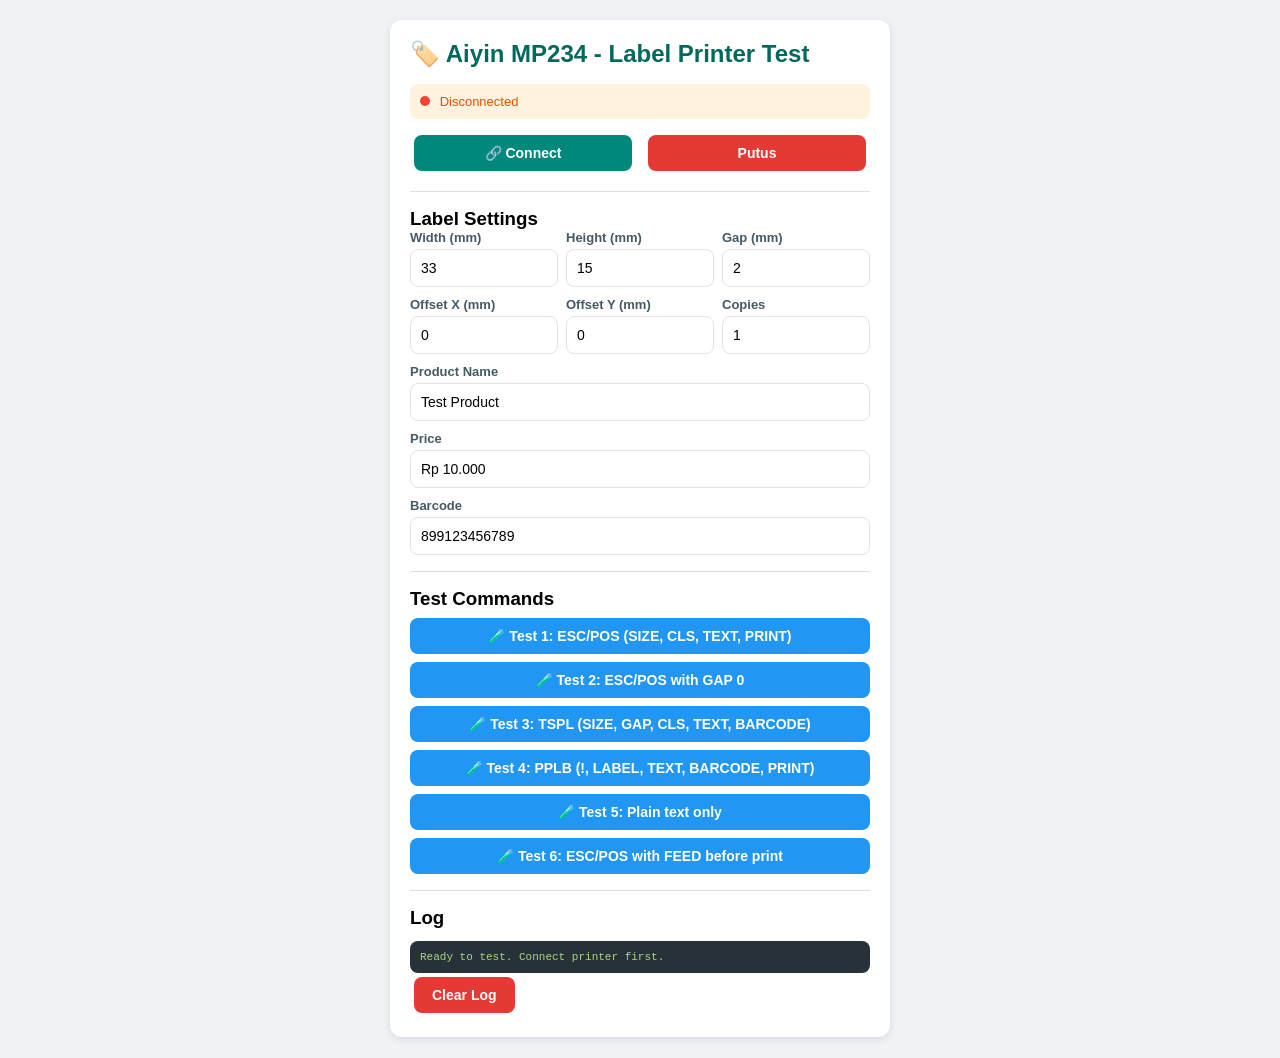
==== labelprinter-mp234.html @ 8d34c7d7 "Add files via upload" ====
<!DOCTYPE html>
<html lang="id">
<head>
  <meta charset="UTF-8">
  <meta name="viewport" content="width=device-width, initial-scale=1.0">
  <title>MP234 Label Printer Test</title>
  <style>
    * { box-sizing: border-box; margin: 0; padding: 0; font-family: 'Segoe UI', sans-serif; }
    body { background: #f0f2f5; padding: 20px; min-height: 100vh; }
    .container { max-width: 500px; margin: 0 auto; background: #fff; border-radius: 12px; padding: 20px; box-shadow: 0 2px 8px rgba(0,0,0,0.1); }
    h2 { color: #00695c; margin-bottom: 16px; }
    .status { padding: 10px; border-radius: 8px; margin-bottom: 12px; font-size: 13px; }
    .connected { background: #e8f5e9; color: #2e7d32; }
    .disconnected { background: #fff3e0; color: #e65100; }
    .form-group { margin-bottom: 10px; }
    label { display: block; font-size: 13px; font-weight: 600; color: #455a64; margin-bottom: 4px; }
    input, select { width: 100%; padding: 10px; border: 1.5px solid #e0e4e8; border-radius: 8px; font-size: 14px; }
    input:focus, select:focus { outline: none; border-color: #00897b; }
    .btn { padding: 10px 18px; border: none; border-radius: 8px; cursor: pointer; font-size: 14px; font-weight: 600; margin: 4px; color: white; }
    .btn-primary { background: #00897b; }
    .btn-warning { background: #ff9800; }
    .btn-danger { background: #e53935; }
    .btn-info { background: #2196f3; }
    .btn-block { width: 100%; display: block; margin: 8px 0; }
    .row { display: flex; gap: 8px; }
    .row > * { flex: 1; }
    .led { display: inline-block; width: 10px; height: 10px; border-radius: 50%; margin-right: 6px; }
    .led-green { background: #4caf50; }
    .led-red { background: #f44336; }
    hr { margin: 16px 0; border: none; border-top: 1px solid #e0e0e0; }
    .log { background: #263238; color: #aed581; padding: 10px; border-radius: 8px; font-family: monospace; font-size: 11px; max-height: 300px; overflow-y: auto; margin-top: 12px; white-space: pre-wrap; }
    .cmd-box { background: #f5f5f5; padding: 8px; border-radius: 4px; font-family: monospace; font-size: 11px; margin-top: 4px; word-break: break-all; }
  </style>
</head>
<body>
<div class="container">
  <h2>🏷️ Aiyin MP234 - Label Printer Test</h2>
  
  <div id="statusBox" class="status disconnected">
    <span id="statusLed" class="led led-red"></span>
    <span id="statusText">Disconnected</span>
  </div>
  
  <div class="row">
    <button class="btn btn-primary" onclick="connect()">🔗 Connect</button>
    <button class="btn btn-danger" onclick="disconnect()">Putus</button>
  </div>
  
  <hr>
  
  <h3>Label Settings</h3>
  
  <div class="row">
    <div class="form-group"><label>Width (mm)</label><input type="number" id="lblW" value="33" step="0.5"></div>
    <div class="form-group"><label>Height (mm)</label><input type="number" id="lblH" value="15" step="0.5"></div>
    <div class="form-group"><label>Gap (mm)</label><input type="number" id="lblGap" value="2" step="0.5"></div>
  </div>
  
  <div class="row">
    <div class="form-group"><label>Offset X (mm)</label><input type="number" id="lblOX" value="0" step="0.5"></div>
    <div class="form-group"><label>Offset Y (mm)</label><input type="number" id="lblOY" value="0" step="0.5"></div>
    <div class="form-group"><label>Copies</label><input type="number" id="lblCopies" value="1" min="1" max="20"></div>
  </div>
  
  <div class="form-group"><label>Product Name</label><input type="text" id="lblName" value="Test Product"></div>
  <div class="form-group"><label>Price</label><input type="text" id="lblPrice" value="Rp 10.000"></div>
  <div class="form-group"><label>Barcode</label><input type="text" id="lblBarcode" value="899123456789"></div>
  
  <hr>
  
  <h3>Test Commands</h3>
  
  <button class="btn btn-info btn-block" onclick="testPrint(1)">🧪 Test 1: ESC/POS (SIZE, CLS, TEXT, PRINT)</button>
  <button class="btn btn-info btn-block" onclick="testPrint(2)">🧪 Test 2: ESC/POS with GAP 0</button>
  <button class="btn btn-info btn-block" onclick="testPrint(3)">🧪 Test 3: TSPL (SIZE, GAP, CLS, TEXT, BARCODE)</button>
  <button class="btn btn-info btn-block" onclick="testPrint(4)">🧪 Test 4: PPLB (!, LABEL, TEXT, BARCODE, PRINT)</button>
  <button class="btn btn-info btn-block" onclick="testPrint(5)">🧪 Test 5: Plain text only</button>
  <button class="btn btn-info btn-block" onclick="testPrint(6)">🧪 Test 6: ESC/POS with FEED before print</button>
  
  <hr>
  
  <h3>Log</h3>
  <div class="log" id="logBox">Ready to test. Connect printer first.</div>
  <button class="btn btn-sm btn-danger" onclick="document.getElementById('logBox').innerHTML=''">Clear Log</button>
</div>

<script>
var device = null;
var characteristic = null;

function log(msg) {
  var box = document.getElementById('logBox');
  var time = new Date().toLocaleTimeString('id-ID');
  box.innerHTML += '[' + time + '] ' + msg + '\n';
  box.scrollTop = box.scrollHeight;
}

function mmToDots(mm) { return Math.round(mm * 8); }

async function connect() {
  try {
    log('Scanning for devices...');
    device = await navigator.bluetooth.requestDevice({
      acceptAllDevices: true,
      optionalServices: [
        '000018f0-0000-1000-8000-00805f9b34fb',
        '00001101-0000-1000-8000-00805f9b34fb',
        '49535343-fe7d-4ae5-8fa9-9fafd205e455',
        'e7810a71-73ae-499d-8c15-faa9aef0c3f2',
        '0000ff00-0000-1000-8000-00805f9b34fb'
      ]
    });
    log('Device: ' + device.name);
    
    var server = await device.gatt.connect();
    log('GATT connected');
    
    var services = await server.getPrimaryServices();
    log('Found ' + services.length + ' services');
    
    for (var i = 0; i < services.length; i++) {
      try {
        var chars = await services[i].getCharacteristics();
        for (var j = 0; j < chars.length; j++) {
          log('  Service: ' + services[i].uuid.substring(0,8) + ' Char: ' + chars[j].uuid.substring(0,8) + ' write=' + chars[j].properties.write + ' woResp=' + chars[j].properties.writeWithoutResponse);
          if (chars[j].properties.write || chars[j].properties.writeWithoutResponse) {
            characteristic = chars[j];
            log('  >>> USING THIS');
          }
        }
      } catch(e) {}
    }
    
    if (characteristic) {
      document.getElementById('statusBox').className = 'status connected';
      document.getElementById('statusLed').className = 'led led-green';
      document.getElementById('statusText').textContent = 'Connected to ' + device.name;
      log('SUCCESS: Printer ready!');
    } else {
      log('ERROR: No writable characteristic');
    }
  } catch(e) {
    log('ERROR: ' + e.message);
  }
}

function disconnect() {
  if (device && device.gatt.connected) {
    device.gatt.disconnect();
  }
  device = null;
  characteristic = null;
  document.getElementById('statusBox').className = 'status disconnected';
  document.getElementById('statusLed').className = 'led led-red';
  document.getElementById('statusText').textContent = 'Disconnected';
  log('Disconnected');
}

function sleep(ms) { return new Promise(function(r) { setTimeout(r, ms); }); }

async function testPrint(mode) {
  if (!device || !characteristic) {
    alert('Connect printer first!');
    return;
  }
  
  var w = mmToDots(parseFloat(document.getElementById('lblW').value) || 33);
  var h = mmToDots(parseFloat(document.getElementById('lblH').value) || 15);
  var gap = mmToDots(parseFloat(document.getElementById('lblGap').value) || 2);
  var ox = mmToDots(parseFloat(document.getElementById('lblOX').value) || 0);
  var oy = mmToDots(parseFloat(document.getElementById('lblOY').value) || 0);
  var copies = parseInt(document.getElementById('lblCopies').value) || 1;
  var name = document.getElementById('lblName').value.substring(0, 20);
  var price = document.getElementById('lblPrice').value;
  var barcode = document.getElementById('lblBarcode').value;
  
  var encoder = new TextEncoder();
  var cmd = '';
  var modeName = '';
  
  if (mode === 1) {
    modeName = 'ESC/POS Basic';
    cmd += '\x1B\x40\r\n';
    cmd += 'SIZE ' + w + ',' + h + '\r\n';
    cmd += 'CLS\r\n';
    cmd += 'TEXT 10,10,"3",0,1,1,"' + name + '"\r\n';
    cmd += 'TEXT 10,50,"3",0,1,1,"' + price + '"\r\n';
    cmd += 'TEXT 10,80,"2",0,1,1,"' + barcode + '"\r\n';
    cmd += 'PRINT 1\r\n';
  } else if (mode === 2) {
    modeName = 'ESC/POS with GAP 0';
    cmd += '\x1B\x40\r\n';
    cmd += 'SIZE ' + w + ',' + h + '\r\n';
    cmd += 'GAP 0,0\r\n';
    cmd += 'CLS\r\n';
    cmd += 'TEXT 10,10,"3",0,1,1,"' + name + '"\r\n';
    cmd += 'TEXT 10,50,"3",0,1,1,"' + price + '"\r\n';
    cmd += 'BARCODE 10,70,"128",40,1,0,1,1,"' + barcode + '"\r\n';
    cmd += 'PRINT 1\r\n';
  } else if (mode === 3) {
    modeName = 'TSPL Format';
    cmd += 'SIZE ' + w + ' mm,' + h + ' mm\r\n';
    cmd += 'GAP 0 mm,0\r\n';
    cmd += 'DIRECTION 1\r\n';
    cmd += 'CLS\r\n';
    cmd += 'TEXT 10,10,"1",0,1,1,"' + name + '"\r\n';
    cmd += 'TEXT 10,40,"1",0,2,2,"' + price + '"\r\n';
    cmd += 'BARCODE 10,70,"128",50,1,0,2,2,"' + barcode + '"\r\n';
    cmd += 'PRINT 1\r\n';
  } else if (mode === 4) {
    modeName = 'PPLB Format';
    cmd += '! 0 200 200 120 1\r\n';
    cmd += 'LABEL\r\n';
    cmd += 'CONTRAST 2\r\n';
    cmd += 'SPEED 3\r\n';
    cmd += 'TEXT 10 10 0 3 1 ' + name + '\r\n';
    cmd += 'TEXT 10 50 0 4 2 ' + price + '\r\n';
    cmd += 'BARCODE 10 80 0 128 2 1 ' + barcode + '\r\n';
    cmd += 'END\r\n';
    cmd += 'FORM\r\n';
    cmd += 'PRINT\r\n';
  } else if (mode === 5) {
    modeName = 'Plain Text';
    cmd = name + '\n' + price + '\n' + barcode + '\n\n\n\n';
  } else if (mode === 6) {
    modeName = 'ESC/POS with FEED';
    cmd += '\x1B\x40\r\n';
    cmd += 'SIZE ' + w + ',' + h + '\r\n';
    cmd += 'CLS\r\n';
    cmd += 'TEXT 10,10,"3",0,1,1,"' + name + '"\r\n';
    cmd += 'TEXT 10,50,"3",0,1,1,"' + price + '"\r\n';
    cmd += 'TEXT 10,80,"2",0,1,1,"' + barcode + '"\r\n';
    cmd += 'PRINT 1\r\n';
    cmd += 'FEED 0\r\n';
  }
  
  log('--- ' + modeName + ' ---');
  log('Width: ' + w + ' Height: ' + h + ' Gap: ' + gap + ' Copies: ' + copies);
  log('Command: ' + cmd.replace(/\r\n/g, '\\n').substring(0, 100) + '...');
  
  try {
    for (var copy = 0; copy < copies; copy++) {
      var data = encoder.encode(cmd);
      log('Sending copy ' + (copy+1) + '/' + copies + ' (' + data.byteLength + ' bytes)');
      
      for (var i = 0; i < data.byteLength; i += 20) {
        var chunk = data.slice(i, Math.min(i + 20, data.byteLength));
        try {
          await characteristic.writeValueWithoutResponse(chunk);
        } catch(e) {
          await characteristic.writeValue(chunk);
        }
        await sleep(80);
      }
      
      if (copy < copies - 1) {
        await sleep(1000);
      }
    }
    log('DONE!');
  } catch(e) {
    log('ERROR: ' + e.message);
  }
}
</script>
</body>
</html>
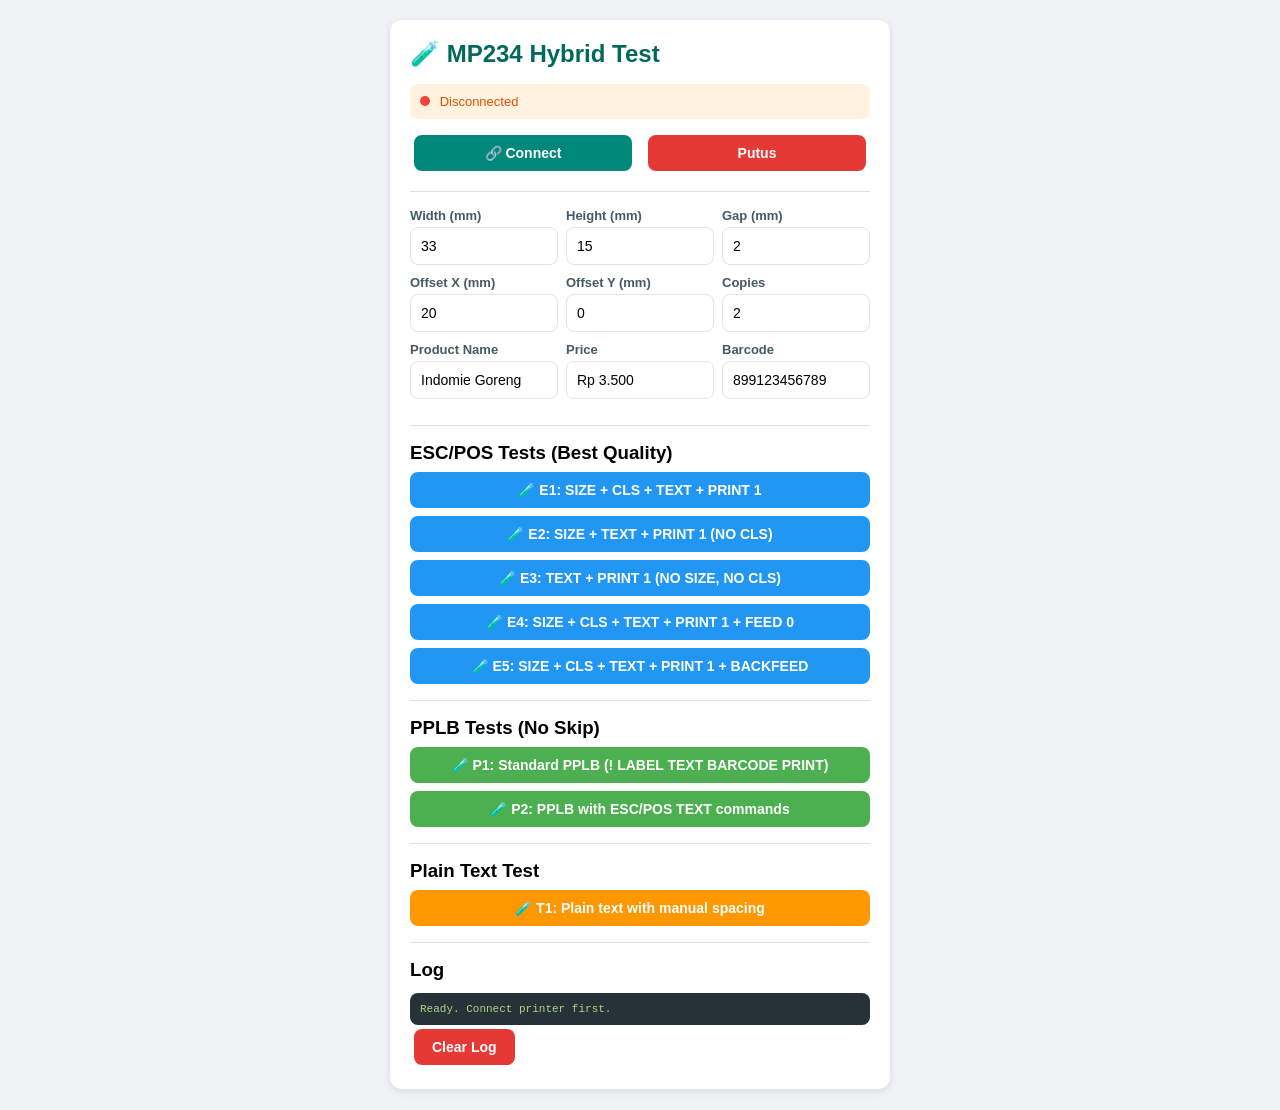
==== commit 6783c3f2: "Add files via upload" ====
--- a/labelprinter-mp234.html
+++ b/labelprinter-mp234.html
@@ -3,7 +3,7 @@
 <head>
   <meta charset="UTF-8">
   <meta name="viewport" content="width=device-width, initial-scale=1.0">
-  <title>MP234 Label Printer Test</title>
+  <title>MP234 Hybrid Test</title>
   <style>
     * { box-sizing: border-box; margin: 0; padding: 0; font-family: 'Segoe UI', sans-serif; }
     body { background: #f0f2f5; padding: 20px; min-height: 100vh; }
@@ -15,12 +15,12 @@
     .form-group { margin-bottom: 10px; }
     label { display: block; font-size: 13px; font-weight: 600; color: #455a64; margin-bottom: 4px; }
     input, select { width: 100%; padding: 10px; border: 1.5px solid #e0e4e8; border-radius: 8px; font-size: 14px; }
-    input:focus, select:focus { outline: none; border-color: #00897b; }
     .btn { padding: 10px 18px; border: none; border-radius: 8px; cursor: pointer; font-size: 14px; font-weight: 600; margin: 4px; color: white; }
     .btn-primary { background: #00897b; }
-    .btn-warning { background: #ff9800; }
     .btn-danger { background: #e53935; }
     .btn-info { background: #2196f3; }
+    .btn-success { background: #4caf50; }
+    .btn-warning { background: #ff9800; }
     .btn-block { width: 100%; display: block; margin: 8px 0; }
     .row { display: flex; gap: 8px; }
     .row > * { flex: 1; }
@@ -29,12 +29,11 @@
     .led-red { background: #f44336; }
     hr { margin: 16px 0; border: none; border-top: 1px solid #e0e0e0; }
     .log { background: #263238; color: #aed581; padding: 10px; border-radius: 8px; font-family: monospace; font-size: 11px; max-height: 300px; overflow-y: auto; margin-top: 12px; white-space: pre-wrap; }
-    .cmd-box { background: #f5f5f5; padding: 8px; border-radius: 4px; font-family: monospace; font-size: 11px; margin-top: 4px; word-break: break-all; }
   </style>
 </head>
 <body>
 <div class="container">
-  <h2>🏷️ Aiyin MP234 - Label Printer Test</h2>
+  <h2>🧪 MP234 Hybrid Test</h2>
   
   <div id="statusBox" class="status disconnected">
     <span id="statusLed" class="led led-red"></span>
@@ -47,8 +46,6 @@
   </div>
   
   <hr>
-  
-  <h3>Label Settings</h3>
   
   <div class="row">
     <div class="form-group"><label>Width (mm)</label><input type="number" id="lblW" value="33" step="0.5"></div>
@@ -57,30 +54,44 @@
   </div>
   
   <div class="row">
-    <div class="form-group"><label>Offset X (mm)</label><input type="number" id="lblOX" value="0" step="0.5"></div>
+    <div class="form-group"><label>Offset X (mm)</label><input type="number" id="lblOX" value="20" step="0.5"></div>
     <div class="form-group"><label>Offset Y (mm)</label><input type="number" id="lblOY" value="0" step="0.5"></div>
-    <div class="form-group"><label>Copies</label><input type="number" id="lblCopies" value="1" min="1" max="20"></div>
-  </div>
-  
-  <div class="form-group"><label>Product Name</label><input type="text" id="lblName" value="Test Product"></div>
-  <div class="form-group"><label>Price</label><input type="text" id="lblPrice" value="Rp 10.000"></div>
-  <div class="form-group"><label>Barcode</label><input type="text" id="lblBarcode" value="899123456789"></div>
-  
-  <hr>
-  
-  <h3>Test Commands</h3>
-  
-  <button class="btn btn-info btn-block" onclick="testPrint(1)">🧪 Test 1: ESC/POS (SIZE, CLS, TEXT, PRINT)</button>
-  <button class="btn btn-info btn-block" onclick="testPrint(2)">🧪 Test 2: ESC/POS with GAP 0</button>
-  <button class="btn btn-info btn-block" onclick="testPrint(3)">🧪 Test 3: TSPL (SIZE, GAP, CLS, TEXT, BARCODE)</button>
-  <button class="btn btn-info btn-block" onclick="testPrint(4)">🧪 Test 4: PPLB (!, LABEL, TEXT, BARCODE, PRINT)</button>
-  <button class="btn btn-info btn-block" onclick="testPrint(5)">🧪 Test 5: Plain text only</button>
-  <button class="btn btn-info btn-block" onclick="testPrint(6)">🧪 Test 6: ESC/POS with FEED before print</button>
+    <div class="form-group"><label>Copies</label><input type="number" id="lblCopies" value="2" min="1" max="10"></div>
+  </div>
+  
+  <div class="row">
+    <div class="form-group"><label>Product Name</label><input type="text" id="lblName" value="Indomie Goreng"></div>
+    <div class="form-group"><label>Price</label><input type="text" id="lblPrice" value="Rp 3.500"></div>
+    <div class="form-group"><label>Barcode</label><input type="text" id="lblBarcode" value="899123456789"></div>
+  </div>
+  
+  <hr>
+  
+  <h3>ESC/POS Tests (Best Quality)</h3>
+  
+  <button class="btn btn-info btn-block" onclick="testEscPos(1)">🧪 E1: SIZE + CLS + TEXT + PRINT 1</button>
+  <button class="btn btn-info btn-block" onclick="testEscPos(2)">🧪 E2: SIZE + TEXT + PRINT 1 (NO CLS)</button>
+  <button class="btn btn-info btn-block" onclick="testEscPos(3)">🧪 E3: TEXT + PRINT 1 (NO SIZE, NO CLS)</button>
+  <button class="btn btn-info btn-block" onclick="testEscPos(4)">🧪 E4: SIZE + CLS + TEXT + PRINT 1 + FEED 0</button>
+  <button class="btn btn-info btn-block" onclick="testEscPos(5)">🧪 E5: SIZE + CLS + TEXT + PRINT 1 + BACKFEED</button>
+  
+  <hr>
+  
+  <h3>PPLB Tests (No Skip)</h3>
+  
+  <button class="btn btn-success btn-block" onclick="testPplb(1)">🧪 P1: Standard PPLB (! LABEL TEXT BARCODE PRINT)</button>
+  <button class="btn btn-success btn-block" onclick="testPplb(2)">🧪 P2: PPLB with ESC/POS TEXT commands</button>
+  
+  <hr>
+  
+  <h3>Plain Text Test</h3>
+  
+  <button class="btn btn-warning btn-block" onclick="testPlain()">🧪 T1: Plain text with manual spacing</button>
   
   <hr>
   
   <h3>Log</h3>
-  <div class="log" id="logBox">Ready to test. Connect printer first.</div>
+  <div class="log" id="logBox">Ready. Connect printer first.</div>
   <button class="btn btn-sm btn-danger" onclick="document.getElementById('logBox').innerHTML=''">Clear Log</button>
 </div>
 
@@ -99,7 +110,7 @@
 
 async function connect() {
   try {
-    log('Scanning for devices...');
+    log('Scanning...');
     device = await navigator.bluetooth.requestDevice({
       acceptAllDevices: true,
       optionalServices: [
@@ -116,16 +127,15 @@
     log('GATT connected');
     
     var services = await server.getPrimaryServices();
-    log('Found ' + services.length + ' services');
+    log('Services: ' + services.length);
     
     for (var i = 0; i < services.length; i++) {
       try {
         var chars = await services[i].getCharacteristics();
         for (var j = 0; j < chars.length; j++) {
-          log('  Service: ' + services[i].uuid.substring(0,8) + ' Char: ' + chars[j].uuid.substring(0,8) + ' write=' + chars[j].properties.write + ' woResp=' + chars[j].properties.writeWithoutResponse);
           if (chars[j].properties.write || chars[j].properties.writeWithoutResponse) {
             characteristic = chars[j];
-            log('  >>> USING THIS');
+            log('  Using char: ' + chars[j].uuid.substring(0,8));
           }
         }
       } catch(e) {}
@@ -134,10 +144,8 @@
     if (characteristic) {
       document.getElementById('statusBox').className = 'status connected';
       document.getElementById('statusLed').className = 'led led-green';
-      document.getElementById('statusText').textContent = 'Connected to ' + device.name;
-      log('SUCCESS: Printer ready!');
-    } else {
-      log('ERROR: No writable characteristic');
+      document.getElementById('statusText').textContent = 'Connected: ' + device.name;
+      log('READY!');
     }
   } catch(e) {
     log('ERROR: ' + e.message);
@@ -145,11 +153,8 @@
 }
 
 function disconnect() {
-  if (device && device.gatt.connected) {
-    device.gatt.disconnect();
-  }
-  device = null;
-  characteristic = null;
+  if (device && device.gatt.connected) device.gatt.disconnect();
+  device = null; characteristic = null;
   document.getElementById('statusBox').className = 'status disconnected';
   document.getElementById('statusLed').className = 'led led-red';
   document.getElementById('statusText').textContent = 'Disconnected';
@@ -158,109 +163,177 @@
 
 function sleep(ms) { return new Promise(function(r) { setTimeout(r, ms); }); }
 
-async function testPrint(mode) {
-  if (!device || !characteristic) {
-    alert('Connect printer first!');
-    return;
-  }
+function padRight(text, len) {
+  if (text.length > len) return text.substring(0, len);
+  return text + ' '.repeat(len - text.length);
+}
+
+async function testEscPos(mode) {
+  if (!device || !characteristic) { alert('Connect first!'); return; }
   
   var w = mmToDots(parseFloat(document.getElementById('lblW').value) || 33);
   var h = mmToDots(parseFloat(document.getElementById('lblH').value) || 15);
   var gap = mmToDots(parseFloat(document.getElementById('lblGap').value) || 2);
   var ox = mmToDots(parseFloat(document.getElementById('lblOX').value) || 0);
   var oy = mmToDots(parseFloat(document.getElementById('lblOY').value) || 0);
-  var copies = parseInt(document.getElementById('lblCopies').value) || 1;
-  var name = document.getElementById('lblName').value.substring(0, 20);
+  var copies = parseInt(document.getElementById('lblCopies').value) || 2;
+  var name = document.getElementById('lblName').value;
   var price = document.getElementById('lblPrice').value;
   var barcode = document.getElementById('lblBarcode').value;
   
+  var totalW = (w * 2) + gap;
   var encoder = new TextEncoder();
-  var cmd = '';
   var modeName = '';
   
-  if (mode === 1) {
-    modeName = 'ESC/POS Basic';
-    cmd += '\x1B\x40\r\n';
-    cmd += 'SIZE ' + w + ',' + h + '\r\n';
-    cmd += 'CLS\r\n';
-    cmd += 'TEXT 10,10,"3",0,1,1,"' + name + '"\r\n';
-    cmd += 'TEXT 10,50,"3",0,1,1,"' + price + '"\r\n';
-    cmd += 'TEXT 10,80,"2",0,1,1,"' + barcode + '"\r\n';
+  for (var copy = 0; copy < copies; copy++) {
+    var cmd = '\x1B\x40\r\n';
+    
+    if (mode === 1) {
+      modeName = 'E1: SIZE+CLS+TEXT+PRINT';
+      cmd += 'SIZE ' + totalW + ',' + h + '\r\n';
+      cmd += 'CLS\r\n';
+    } else if (mode === 2) {
+      modeName = 'E2: SIZE+TEXT+PRINT (NO CLS)';
+      cmd += 'SIZE ' + totalW + ',' + h + '\r\n';
+    } else if (mode === 3) {
+      modeName = 'E3: TEXT+PRINT (NO SIZE/CLS)';
+    } else if (mode === 4) {
+      modeName = 'E4: SIZE+CLS+TEXT+PRINT+FEED 0';
+      cmd += 'SIZE ' + totalW + ',' + h + '\r\n';
+      cmd += 'CLS\r\n';
+    } else if (mode === 5) {
+      modeName = 'E5: SIZE+CLS+TEXT+PRINT+BACKFEED';
+      cmd += 'SIZE ' + totalW + ',' + h + '\r\n';
+      cmd += 'CLS\r\n';
+    }
+    
+    // Column 1
+    cmd += 'TEXT ' + (5 + ox) + ',5,"3",0,1,1,"' + name + '"\r\n';
+    cmd += 'TEXT ' + (5 + ox) + ',43,"3",0,1,1,"' + price + '"\r\n';
+    cmd += 'BARCODE ' + (5 + ox) + ',55,"128",35,1,0,1,1,"' + barcode + '"\r\n';
+    
+    // Column 2
+    var x2 = w + gap + 5 + ox;
+    cmd += 'TEXT ' + x2 + ',5,"3",0,1,1,"' + name + '"\r\n';
+    cmd += 'TEXT ' + x2 + ',43,"3",0,1,1,"' + price + '"\r\n';
+    cmd += 'BARCODE ' + x2 + ',55,"128",35,1,0,1,1,"' + barcode + '"\r\n';
+    
     cmd += 'PRINT 1\r\n';
-  } else if (mode === 2) {
-    modeName = 'ESC/POS with GAP 0';
-    cmd += '\x1B\x40\r\n';
-    cmd += 'SIZE ' + w + ',' + h + '\r\n';
-    cmd += 'GAP 0,0\r\n';
-    cmd += 'CLS\r\n';
-    cmd += 'TEXT 10,10,"3",0,1,1,"' + name + '"\r\n';
-    cmd += 'TEXT 10,50,"3",0,1,1,"' + price + '"\r\n';
-    cmd += 'BARCODE 10,70,"128",40,1,0,1,1,"' + barcode + '"\r\n';
-    cmd += 'PRINT 1\r\n';
-  } else if (mode === 3) {
-    modeName = 'TSPL Format';
-    cmd += 'SIZE ' + w + ' mm,' + h + ' mm\r\n';
-    cmd += 'GAP 0 mm,0\r\n';
-    cmd += 'DIRECTION 1\r\n';
-    cmd += 'CLS\r\n';
-    cmd += 'TEXT 10,10,"1",0,1,1,"' + name + '"\r\n';
-    cmd += 'TEXT 10,40,"1",0,2,2,"' + price + '"\r\n';
-    cmd += 'BARCODE 10,70,"128",50,1,0,2,2,"' + barcode + '"\r\n';
-    cmd += 'PRINT 1\r\n';
-  } else if (mode === 4) {
-    modeName = 'PPLB Format';
-    cmd += '! 0 200 200 120 1\r\n';
-    cmd += 'LABEL\r\n';
-    cmd += 'CONTRAST 2\r\n';
-    cmd += 'SPEED 3\r\n';
-    cmd += 'TEXT 10 10 0 3 1 ' + name + '\r\n';
-    cmd += 'TEXT 10 50 0 4 2 ' + price + '\r\n';
-    cmd += 'BARCODE 10 80 0 128 2 1 ' + barcode + '\r\n';
-    cmd += 'END\r\n';
-    cmd += 'FORM\r\n';
-    cmd += 'PRINT\r\n';
-  } else if (mode === 5) {
-    modeName = 'Plain Text';
-    cmd = name + '\n' + price + '\n' + barcode + '\n\n\n\n';
-  } else if (mode === 6) {
-    modeName = 'ESC/POS with FEED';
-    cmd += '\x1B\x40\r\n';
-    cmd += 'SIZE ' + w + ',' + h + '\r\n';
-    cmd += 'CLS\r\n';
-    cmd += 'TEXT 10,10,"3",0,1,1,"' + name + '"\r\n';
-    cmd += 'TEXT 10,50,"3",0,1,1,"' + price + '"\r\n';
-    cmd += 'TEXT 10,80,"2",0,1,1,"' + barcode + '"\r\n';
-    cmd += 'PRINT 1\r\n';
-    cmd += 'FEED 0\r\n';
+    
+    if (mode === 4) cmd += 'FEED 0\r\n';
+    if (mode === 5) cmd += 'BACKFEED\r\n';
+    
+    log(modeName + ' | Copy ' + (copy+1) + '/' + copies + ' | ' + cmd.length + ' chars');
+    
+    var data = encoder.encode(cmd);
+    for (var i = 0; i < data.byteLength; i += 20) {
+      var chunk = data.slice(i, Math.min(i + 20, data.byteLength));
+      try { await characteristic.writeValueWithoutResponse(chunk); }
+      catch(e) { await characteristic.writeValue(chunk); }
+      await sleep(80);
+    }
+    
+    if (copy < copies - 1) await sleep(500);
   }
-  
-  log('--- ' + modeName + ' ---');
-  log('Width: ' + w + ' Height: ' + h + ' Gap: ' + gap + ' Copies: ' + copies);
-  log('Command: ' + cmd.replace(/\r\n/g, '\\n').substring(0, 100) + '...');
-  
-  try {
-    for (var copy = 0; copy < copies; copy++) {
-      var data = encoder.encode(cmd);
-      log('Sending copy ' + (copy+1) + '/' + copies + ' (' + data.byteLength + ' bytes)');
-      
-      for (var i = 0; i < data.byteLength; i += 20) {
-        var chunk = data.slice(i, Math.min(i + 20, data.byteLength));
-        try {
-          await characteristic.writeValueWithoutResponse(chunk);
-        } catch(e) {
-          await characteristic.writeValue(chunk);
-        }
-        await sleep(80);
-      }
-      
-      if (copy < copies - 1) {
-        await sleep(1000);
-      }
-    }
-    log('DONE!');
-  } catch(e) {
-    log('ERROR: ' + e.message);
+  log('DONE: ' + modeName);
+}
+
+async function testPplb(mode) {
+  if (!device || !characteristic) { alert('Connect first!'); return; }
+  
+  var w = mmToDots(parseFloat(document.getElementById('lblW').value) || 33);
+  var h = mmToDots(parseFloat(document.getElementById('lblH').value) || 15);
+  var gap = mmToDots(parseFloat(document.getElementById('lblGap').value) || 2);
+  var ox = mmToDots(parseFloat(document.getElementById('lblOX').value) || 0);
+  var oy = mmToDots(parseFloat(document.getElementById('lblOY').value) || 0);
+  var copies = parseInt(document.getElementById('lblCopies').value) || 2;
+  var name = document.getElementById('lblName').value;
+  var price = document.getElementById('lblPrice').value;
+  var barcode = document.getElementById('lblBarcode').value;
+  
+  var encoder = new TextEncoder();
+  var modeName = mode === 1 ? 'P1: Standard PPLB' : 'P2: PPLB+ESC/POS';
+  
+  for (var copy = 0; copy < copies; copy++) {
+    var cmd = '';
+    
+    if (mode === 1) {
+      cmd += '! 0 200 200 ' + h + ' 1\r\n';
+      cmd += 'LABEL\r\n';
+      cmd += 'CONTRAST 2\r\n';
+      cmd += 'SPEED 3\r\n';
+      
+      cmd += 'TEXT ' + (5+ox) + ' 5 0 3 1 ' + name + '\r\n';
+      cmd += 'TEXT ' + (5+ox) + ' 43 0 4 2 ' + price + '\r\n';
+      cmd += 'BARCODE ' + (5+ox) + ' 60 0 128 2 1 ' + barcode + '\r\n';
+      
+      var x2 = w + gap + 5 + ox;
+      cmd += 'TEXT ' + x2 + ' 5 0 3 1 ' + name + '\r\n';
+      cmd += 'TEXT ' + x2 + ' 43 0 4 2 ' + price + '\r\n';
+      cmd += 'BARCODE ' + x2 + ' 60 0 128 2 1 ' + barcode + '\r\n';
+      
+      cmd += 'END\r\nFORM\r\nPRINT\r\n';
+    } else {
+      // PPLB header + ESC/POS TEXT commands
+      cmd += '! 0 200 200 ' + h + ' 1\r\n';
+      cmd += 'LABEL\r\n';
+      
+      cmd += 'TEXT ' + (5+ox) + ',5,"3",0,1,1,"' + name + '"\r\n';
+      cmd += 'TEXT ' + (5+ox) + ',43,"3",0,1,1,"' + price + '"\r\n';
+      cmd += 'BARCODE ' + (5+ox) + ',55,"128",35,1,0,1,1,"' + barcode + '"\r\n';
+      
+      var x2 = w + gap + 5 + ox;
+      cmd += 'TEXT ' + x2 + ',5,"3",0,1,1,"' + name + '"\r\n';
+      cmd += 'TEXT ' + x2 + ',43,"3",0,1,1,"' + price + '"\r\n';
+      cmd += 'BARCODE ' + x2 + ',55,"128",35,1,0,1,1,"' + barcode + '"\r\n';
+      
+      cmd += 'END\r\nFORM\r\nPRINT\r\n';
+    }
+    
+    log(modeName + ' | Copy ' + (copy+1) + '/' + copies);
+    
+    var data = encoder.encode(cmd);
+    for (var i = 0; i < data.byteLength; i += 20) {
+      var chunk = data.slice(i, Math.min(i + 20, data.byteLength));
+      try { await characteristic.writeValueWithoutResponse(chunk); }
+      catch(e) { await characteristic.writeValue(chunk); }
+      await sleep(80);
+    }
+    
+    if (copy < copies - 1) await sleep(500);
   }
+  log('DONE: ' + modeName);
+}
+
+async function testPlain() {
+  if (!device || !characteristic) { alert('Connect first!'); return; }
+  
+  var copies = parseInt(document.getElementById('lblCopies').value) || 2;
+  var name = document.getElementById('lblName').value;
+  var price = document.getElementById('lblPrice').value;
+  var barcode = document.getElementById('lblBarcode').value;
+  var encoder = new TextEncoder();
+  
+  for (var copy = 0; copy < copies; copy++) {
+    var cmd = '\x1B\x40\n';
+    cmd += padRight(name, 20) + '  ' + padRight(name, 20) + '\n';
+    cmd += padRight(price, 20) + '  ' + padRight(price, 20) + '\n';
+    cmd += padRight(barcode, 20) + '  ' + padRight(barcode, 20) + '\n';
+    cmd += '\n\n\n\n';
+    
+    log('Plain Text | Copy ' + (copy+1) + '/' + copies);
+    
+    var data = encoder.encode(cmd);
+    for (var i = 0; i < data.byteLength; i += 20) {
+      var chunk = data.slice(i, Math.min(i + 20, data.byteLength));
+      try { await characteristic.writeValueWithoutResponse(chunk); }
+      catch(e) { await characteristic.writeValue(chunk); }
+      await sleep(80);
+    }
+    
+    if (copy < copies - 1) await sleep(500);
+  }
+  log('DONE: Plain Text');
 }
 </script>
 </body>
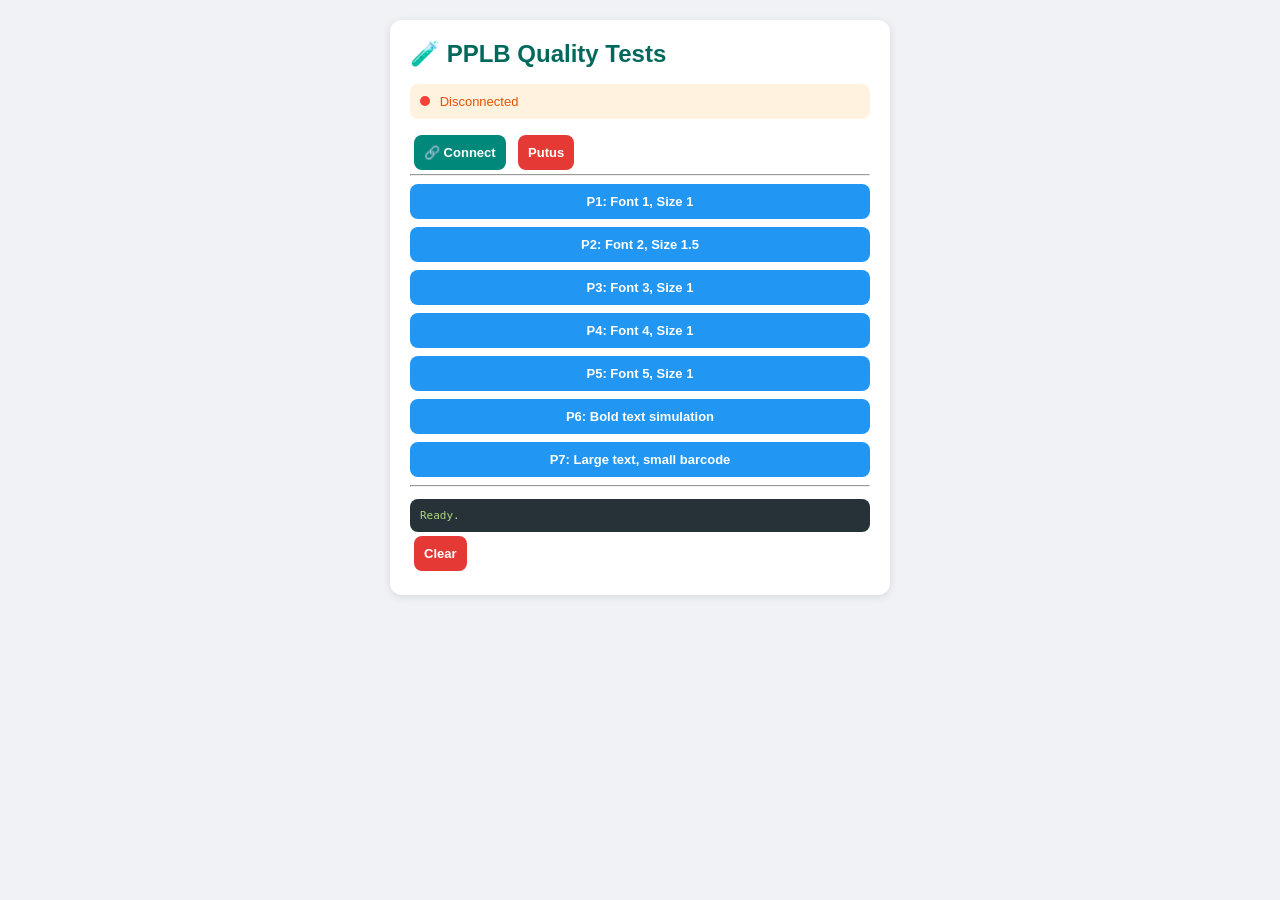
==== commit db66e3df: "Add files via upload" ====
--- a/labelprinter-mp234.html
+++ b/labelprinter-mp234.html
@@ -3,96 +3,53 @@
 <head>
   <meta charset="UTF-8">
   <meta name="viewport" content="width=device-width, initial-scale=1.0">
-  <title>MP234 Hybrid Test</title>
+  <title>MP234 PPLB Quality Test</title>
   <style>
     * { box-sizing: border-box; margin: 0; padding: 0; font-family: 'Segoe UI', sans-serif; }
-    body { background: #f0f2f5; padding: 20px; min-height: 100vh; }
+    body { background: #f0f2f5; padding: 20px; }
     .container { max-width: 500px; margin: 0 auto; background: #fff; border-radius: 12px; padding: 20px; box-shadow: 0 2px 8px rgba(0,0,0,0.1); }
     h2 { color: #00695c; margin-bottom: 16px; }
     .status { padding: 10px; border-radius: 8px; margin-bottom: 12px; font-size: 13px; }
     .connected { background: #e8f5e9; color: #2e7d32; }
     .disconnected { background: #fff3e0; color: #e65100; }
-    .form-group { margin-bottom: 10px; }
-    label { display: block; font-size: 13px; font-weight: 600; color: #455a64; margin-bottom: 4px; }
-    input, select { width: 100%; padding: 10px; border: 1.5px solid #e0e4e8; border-radius: 8px; font-size: 14px; }
-    .btn { padding: 10px 18px; border: none; border-radius: 8px; cursor: pointer; font-size: 14px; font-weight: 600; margin: 4px; color: white; }
+    .btn { padding: 10px; border: none; border-radius: 8px; cursor: pointer; font-size: 13px; font-weight: 600; margin: 4px; color: white; }
     .btn-primary { background: #00897b; }
     .btn-danger { background: #e53935; }
     .btn-info { background: #2196f3; }
     .btn-success { background: #4caf50; }
-    .btn-warning { background: #ff9800; }
     .btn-block { width: 100%; display: block; margin: 8px 0; }
-    .row { display: flex; gap: 8px; }
-    .row > * { flex: 1; }
     .led { display: inline-block; width: 10px; height: 10px; border-radius: 50%; margin-right: 6px; }
     .led-green { background: #4caf50; }
     .led-red { background: #f44336; }
-    hr { margin: 16px 0; border: none; border-top: 1px solid #e0e0e0; }
-    .log { background: #263238; color: #aed581; padding: 10px; border-radius: 8px; font-family: monospace; font-size: 11px; max-height: 300px; overflow-y: auto; margin-top: 12px; white-space: pre-wrap; }
+    .log { background: #263238; color: #aed581; padding: 10px; border-radius: 8px; font-family: monospace; font-size: 11px; max-height: 200px; overflow-y: auto; margin-top: 12px; white-space: pre-wrap; }
   </style>
 </head>
 <body>
 <div class="container">
-  <h2>🧪 MP234 Hybrid Test</h2>
+  <h2>🧪 PPLB Quality Tests</h2>
   
   <div id="statusBox" class="status disconnected">
     <span id="statusLed" class="led led-red"></span>
     <span id="statusText">Disconnected</span>
   </div>
   
-  <div class="row">
-    <button class="btn btn-primary" onclick="connect()">🔗 Connect</button>
-    <button class="btn btn-danger" onclick="disconnect()">Putus</button>
-  </div>
+  <button class="btn btn-primary" onclick="connect()">🔗 Connect</button>
+  <button class="btn btn-danger" onclick="disconnect()">Putus</button>
   
   <hr>
   
-  <div class="row">
-    <div class="form-group"><label>Width (mm)</label><input type="number" id="lblW" value="33" step="0.5"></div>
-    <div class="form-group"><label>Height (mm)</label><input type="number" id="lblH" value="15" step="0.5"></div>
-    <div class="form-group"><label>Gap (mm)</label><input type="number" id="lblGap" value="2" step="0.5"></div>
-  </div>
-  
-  <div class="row">
-    <div class="form-group"><label>Offset X (mm)</label><input type="number" id="lblOX" value="20" step="0.5"></div>
-    <div class="form-group"><label>Offset Y (mm)</label><input type="number" id="lblOY" value="0" step="0.5"></div>
-    <div class="form-group"><label>Copies</label><input type="number" id="lblCopies" value="2" min="1" max="10"></div>
-  </div>
-  
-  <div class="row">
-    <div class="form-group"><label>Product Name</label><input type="text" id="lblName" value="Indomie Goreng"></div>
-    <div class="form-group"><label>Price</label><input type="text" id="lblPrice" value="Rp 3.500"></div>
-    <div class="form-group"><label>Barcode</label><input type="text" id="lblBarcode" value="899123456789"></div>
-  </div>
+  <button class="btn btn-info btn-block" onclick="testPPLB(1)">P1: Font 1, Size 1</button>
+  <button class="btn btn-info btn-block" onclick="testPPLB(2)">P2: Font 2, Size 1.5</button>
+  <button class="btn btn-info btn-block" onclick="testPPLB(3)">P3: Font 3, Size 1</button>
+  <button class="btn btn-info btn-block" onclick="testPPLB(4)">P4: Font 4, Size 1</button>
+  <button class="btn btn-info btn-block" onclick="testPPLB(5)">P5: Font 5, Size 1</button>
+  <button class="btn btn-info btn-block" onclick="testPPLB(6)">P6: Bold text simulation</button>
+  <button class="btn btn-info btn-block" onclick="testPPLB(7)">P7: Large text, small barcode</button>
   
   <hr>
   
-  <h3>ESC/POS Tests (Best Quality)</h3>
-  
-  <button class="btn btn-info btn-block" onclick="testEscPos(1)">🧪 E1: SIZE + CLS + TEXT + PRINT 1</button>
-  <button class="btn btn-info btn-block" onclick="testEscPos(2)">🧪 E2: SIZE + TEXT + PRINT 1 (NO CLS)</button>
-  <button class="btn btn-info btn-block" onclick="testEscPos(3)">🧪 E3: TEXT + PRINT 1 (NO SIZE, NO CLS)</button>
-  <button class="btn btn-info btn-block" onclick="testEscPos(4)">🧪 E4: SIZE + CLS + TEXT + PRINT 1 + FEED 0</button>
-  <button class="btn btn-info btn-block" onclick="testEscPos(5)">🧪 E5: SIZE + CLS + TEXT + PRINT 1 + BACKFEED</button>
-  
-  <hr>
-  
-  <h3>PPLB Tests (No Skip)</h3>
-  
-  <button class="btn btn-success btn-block" onclick="testPplb(1)">🧪 P1: Standard PPLB (! LABEL TEXT BARCODE PRINT)</button>
-  <button class="btn btn-success btn-block" onclick="testPplb(2)">🧪 P2: PPLB with ESC/POS TEXT commands</button>
-  
-  <hr>
-  
-  <h3>Plain Text Test</h3>
-  
-  <button class="btn btn-warning btn-block" onclick="testPlain()">🧪 T1: Plain text with manual spacing</button>
-  
-  <hr>
-  
-  <h3>Log</h3>
-  <div class="log" id="logBox">Ready. Connect printer first.</div>
-  <button class="btn btn-sm btn-danger" onclick="document.getElementById('logBox').innerHTML=''">Clear Log</button>
+  <div class="log" id="logBox">Ready.</div>
+  <button class="btn btn-sm btn-danger" onclick="document.getElementById('logBox').innerHTML=''">Clear</button>
 </div>
 
 <script>
@@ -101,55 +58,33 @@
 
 function log(msg) {
   var box = document.getElementById('logBox');
-  var time = new Date().toLocaleTimeString('id-ID');
-  box.innerHTML += '[' + time + '] ' + msg + '\n';
+  box.innerHTML += '[' + new Date().toLocaleTimeString('id-ID') + '] ' + msg + '\n';
   box.scrollTop = box.scrollHeight;
 }
 
-function mmToDots(mm) { return Math.round(mm * 8); }
-
 async function connect() {
   try {
-    log('Scanning...');
     device = await navigator.bluetooth.requestDevice({
       acceptAllDevices: true,
-      optionalServices: [
-        '000018f0-0000-1000-8000-00805f9b34fb',
-        '00001101-0000-1000-8000-00805f9b34fb',
-        '49535343-fe7d-4ae5-8fa9-9fafd205e455',
-        'e7810a71-73ae-499d-8c15-faa9aef0c3f2',
-        '0000ff00-0000-1000-8000-00805f9b34fb'
-      ]
+      optionalServices: ['000018f0-0000-1000-8000-00805f9b34fb','00001101-0000-1000-8000-00805f9b34fb','49535343-fe7d-4ae5-8fa9-9fafd205e455','e7810a71-73ae-499d-8c15-faa9aef0c3f2','0000ff00-0000-1000-8000-00805f9b34fb']
     });
-    log('Device: ' + device.name);
-    
     var server = await device.gatt.connect();
-    log('GATT connected');
-    
     var services = await server.getPrimaryServices();
-    log('Services: ' + services.length);
-    
     for (var i = 0; i < services.length; i++) {
       try {
         var chars = await services[i].getCharacteristics();
         for (var j = 0; j < chars.length; j++) {
           if (chars[j].properties.write || chars[j].properties.writeWithoutResponse) {
             characteristic = chars[j];
-            log('  Using char: ' + chars[j].uuid.substring(0,8));
           }
         }
       } catch(e) {}
     }
-    
-    if (characteristic) {
-      document.getElementById('statusBox').className = 'status connected';
-      document.getElementById('statusLed').className = 'led led-green';
-      document.getElementById('statusText').textContent = 'Connected: ' + device.name;
-      log('READY!');
-    }
-  } catch(e) {
-    log('ERROR: ' + e.message);
-  }
+    document.getElementById('statusBox').className = 'status connected';
+    document.getElementById('statusLed').className = 'led led-green';
+    document.getElementById('statusText').textContent = 'Connected: ' + device.name;
+    log('Ready!');
+  } catch(e) { log('Error: ' + e.message); }
 }
 
 function disconnect() {
@@ -158,72 +93,55 @@
   document.getElementById('statusBox').className = 'status disconnected';
   document.getElementById('statusLed').className = 'led led-red';
   document.getElementById('statusText').textContent = 'Disconnected';
-  log('Disconnected');
 }
 
 function sleep(ms) { return new Promise(function(r) { setTimeout(r, ms); }); }
 
-function padRight(text, len) {
-  if (text.length > len) return text.substring(0, len);
-  return text + ' '.repeat(len - text.length);
-}
-
-async function testEscPos(mode) {
+async function testPPLB(mode) {
   if (!device || !characteristic) { alert('Connect first!'); return; }
   
-  var w = mmToDots(parseFloat(document.getElementById('lblW').value) || 33);
-  var h = mmToDots(parseFloat(document.getElementById('lblH').value) || 15);
-  var gap = mmToDots(parseFloat(document.getElementById('lblGap').value) || 2);
-  var ox = mmToDots(parseFloat(document.getElementById('lblOX').value) || 0);
-  var oy = mmToDots(parseFloat(document.getElementById('lblOY').value) || 0);
-  var copies = parseInt(document.getElementById('lblCopies').value) || 2;
-  var name = document.getElementById('lblName').value;
-  var price = document.getElementById('lblPrice').value;
-  var barcode = document.getElementById('lblBarcode').value;
+  var encoder = new TextEncoder();
+  var name = 'Indomie Goreng';
+  var price = 'Rp 3.500';
+  var barcode = '899123456789';
   
-  var totalW = (w * 2) + gap;
-  var encoder = new TextEncoder();
-  var modeName = '';
+  var fonts = [
+    { nameFont: 1, priceFont: 2, size: 1 },    // P1
+    { nameFont: 2, priceFont: 2, size: 1.5 },  // P2
+    { nameFont: 3, priceFont: 4, size: 1 },    // P3
+    { nameFont: 4, priceFont: 4, size: 1 },    // P4
+    { nameFont: 5, priceFont: 5, size: 1 },    // P5
+    { nameFont: 1, priceFont: 1, size: 2 },    // P6 - Bold sim (double print)
+    { nameFont: 5, priceFont: 5, size: 2 },    // P7 - Large
+  ];
   
-  for (var copy = 0; copy < copies; copy++) {
-    var cmd = '\x1B\x40\r\n';
+  var f = fonts[mode - 1];
+  
+  for (var copy = 0; copy < 2; copy++) {
+    var cmd = '';
+    cmd += '! 0 200 200 120 1\r\n';
+    cmd += 'LABEL\r\n';
+    cmd += 'CONTRAST 3\r\n';
+    cmd += 'SPEED 2\r\n';
     
-    if (mode === 1) {
-      modeName = 'E1: SIZE+CLS+TEXT+PRINT';
-      cmd += 'SIZE ' + totalW + ',' + h + '\r\n';
-      cmd += 'CLS\r\n';
-    } else if (mode === 2) {
-      modeName = 'E2: SIZE+TEXT+PRINT (NO CLS)';
-      cmd += 'SIZE ' + totalW + ',' + h + '\r\n';
-    } else if (mode === 3) {
-      modeName = 'E3: TEXT+PRINT (NO SIZE/CLS)';
-    } else if (mode === 4) {
-      modeName = 'E4: SIZE+CLS+TEXT+PRINT+FEED 0';
-      cmd += 'SIZE ' + totalW + ',' + h + '\r\n';
-      cmd += 'CLS\r\n';
-    } else if (mode === 5) {
-      modeName = 'E5: SIZE+CLS+TEXT+PRINT+BACKFEED';
-      cmd += 'SIZE ' + totalW + ',' + h + '\r\n';
-      cmd += 'CLS\r\n';
+    // Left
+    cmd += 'TEXT 10 5 0 ' + f.nameFont + ' ' + f.size + ' ' + name + '\r\n';
+    cmd += 'TEXT 10 45 0 ' + f.priceFont + ' ' + f.size + ' ' + price + '\r\n';
+    cmd += 'BARCODE 10 70 0 128 2 1 ' + barcode + '\r\n';
+    
+    // Right
+    cmd += 'TEXT 285 5 0 ' + f.nameFont + ' ' + f.size + ' ' + name + '\r\n';
+    cmd += 'TEXT 285 45 0 ' + f.priceFont + ' ' + f.size + ' ' + price + '\r\n';
+    cmd += 'BARCODE 285 70 0 128 2 1 ' + barcode + '\r\n';
+    
+    cmd += 'END\r\nFORM\r\nPRINT\r\n';
+    
+    if (mode === 6) {
+      // Print twice for bold effect
+      cmd += 'END\r\nFORM\r\nPRINT\r\n';
     }
     
-    // Column 1
-    cmd += 'TEXT ' + (5 + ox) + ',5,"3",0,1,1,"' + name + '"\r\n';
-    cmd += 'TEXT ' + (5 + ox) + ',43,"3",0,1,1,"' + price + '"\r\n';
-    cmd += 'BARCODE ' + (5 + ox) + ',55,"128",35,1,0,1,1,"' + barcode + '"\r\n';
-    
-    // Column 2
-    var x2 = w + gap + 5 + ox;
-    cmd += 'TEXT ' + x2 + ',5,"3",0,1,1,"' + name + '"\r\n';
-    cmd += 'TEXT ' + x2 + ',43,"3",0,1,1,"' + price + '"\r\n';
-    cmd += 'BARCODE ' + x2 + ',55,"128",35,1,0,1,1,"' + barcode + '"\r\n';
-    
-    cmd += 'PRINT 1\r\n';
-    
-    if (mode === 4) cmd += 'FEED 0\r\n';
-    if (mode === 5) cmd += 'BACKFEED\r\n';
-    
-    log(modeName + ' | Copy ' + (copy+1) + '/' + copies + ' | ' + cmd.length + ' chars');
+    log('P' + mode + ' Copy ' + (copy+1) + ': ' + cmd.length + ' chars');
     
     var data = encoder.encode(cmd);
     for (var i = 0; i < data.byteLength; i += 20) {
@@ -233,107 +151,9 @@
       await sleep(80);
     }
     
-    if (copy < copies - 1) await sleep(500);
+    if (copy < 1) await sleep(300);
   }
-  log('DONE: ' + modeName);
-}
-
-async function testPplb(mode) {
-  if (!device || !characteristic) { alert('Connect first!'); return; }
-  
-  var w = mmToDots(parseFloat(document.getElementById('lblW').value) || 33);
-  var h = mmToDots(parseFloat(document.getElementById('lblH').value) || 15);
-  var gap = mmToDots(parseFloat(document.getElementById('lblGap').value) || 2);
-  var ox = mmToDots(parseFloat(document.getElementById('lblOX').value) || 0);
-  var oy = mmToDots(parseFloat(document.getElementById('lblOY').value) || 0);
-  var copies = parseInt(document.getElementById('lblCopies').value) || 2;
-  var name = document.getElementById('lblName').value;
-  var price = document.getElementById('lblPrice').value;
-  var barcode = document.getElementById('lblBarcode').value;
-  
-  var encoder = new TextEncoder();
-  var modeName = mode === 1 ? 'P1: Standard PPLB' : 'P2: PPLB+ESC/POS';
-  
-  for (var copy = 0; copy < copies; copy++) {
-    var cmd = '';
-    
-    if (mode === 1) {
-      cmd += '! 0 200 200 ' + h + ' 1\r\n';
-      cmd += 'LABEL\r\n';
-      cmd += 'CONTRAST 2\r\n';
-      cmd += 'SPEED 3\r\n';
-      
-      cmd += 'TEXT ' + (5+ox) + ' 5 0 3 1 ' + name + '\r\n';
-      cmd += 'TEXT ' + (5+ox) + ' 43 0 4 2 ' + price + '\r\n';
-      cmd += 'BARCODE ' + (5+ox) + ' 60 0 128 2 1 ' + barcode + '\r\n';
-      
-      var x2 = w + gap + 5 + ox;
-      cmd += 'TEXT ' + x2 + ' 5 0 3 1 ' + name + '\r\n';
-      cmd += 'TEXT ' + x2 + ' 43 0 4 2 ' + price + '\r\n';
-      cmd += 'BARCODE ' + x2 + ' 60 0 128 2 1 ' + barcode + '\r\n';
-      
-      cmd += 'END\r\nFORM\r\nPRINT\r\n';
-    } else {
-      // PPLB header + ESC/POS TEXT commands
-      cmd += '! 0 200 200 ' + h + ' 1\r\n';
-      cmd += 'LABEL\r\n';
-      
-      cmd += 'TEXT ' + (5+ox) + ',5,"3",0,1,1,"' + name + '"\r\n';
-      cmd += 'TEXT ' + (5+ox) + ',43,"3",0,1,1,"' + price + '"\r\n';
-      cmd += 'BARCODE ' + (5+ox) + ',55,"128",35,1,0,1,1,"' + barcode + '"\r\n';
-      
-      var x2 = w + gap + 5 + ox;
-      cmd += 'TEXT ' + x2 + ',5,"3",0,1,1,"' + name + '"\r\n';
-      cmd += 'TEXT ' + x2 + ',43,"3",0,1,1,"' + price + '"\r\n';
-      cmd += 'BARCODE ' + x2 + ',55,"128",35,1,0,1,1,"' + barcode + '"\r\n';
-      
-      cmd += 'END\r\nFORM\r\nPRINT\r\n';
-    }
-    
-    log(modeName + ' | Copy ' + (copy+1) + '/' + copies);
-    
-    var data = encoder.encode(cmd);
-    for (var i = 0; i < data.byteLength; i += 20) {
-      var chunk = data.slice(i, Math.min(i + 20, data.byteLength));
-      try { await characteristic.writeValueWithoutResponse(chunk); }
-      catch(e) { await characteristic.writeValue(chunk); }
-      await sleep(80);
-    }
-    
-    if (copy < copies - 1) await sleep(500);
-  }
-  log('DONE: ' + modeName);
-}
-
-async function testPlain() {
-  if (!device || !characteristic) { alert('Connect first!'); return; }
-  
-  var copies = parseInt(document.getElementById('lblCopies').value) || 2;
-  var name = document.getElementById('lblName').value;
-  var price = document.getElementById('lblPrice').value;
-  var barcode = document.getElementById('lblBarcode').value;
-  var encoder = new TextEncoder();
-  
-  for (var copy = 0; copy < copies; copy++) {
-    var cmd = '\x1B\x40\n';
-    cmd += padRight(name, 20) + '  ' + padRight(name, 20) + '\n';
-    cmd += padRight(price, 20) + '  ' + padRight(price, 20) + '\n';
-    cmd += padRight(barcode, 20) + '  ' + padRight(barcode, 20) + '\n';
-    cmd += '\n\n\n\n';
-    
-    log('Plain Text | Copy ' + (copy+1) + '/' + copies);
-    
-    var data = encoder.encode(cmd);
-    for (var i = 0; i < data.byteLength; i += 20) {
-      var chunk = data.slice(i, Math.min(i + 20, data.byteLength));
-      try { await characteristic.writeValueWithoutResponse(chunk); }
-      catch(e) { await characteristic.writeValue(chunk); }
-      await sleep(80);
-    }
-    
-    if (copy < copies - 1) await sleep(500);
-  }
-  log('DONE: Plain Text');
+  log('Done P' + mode);
 }
 </script>
 </body>
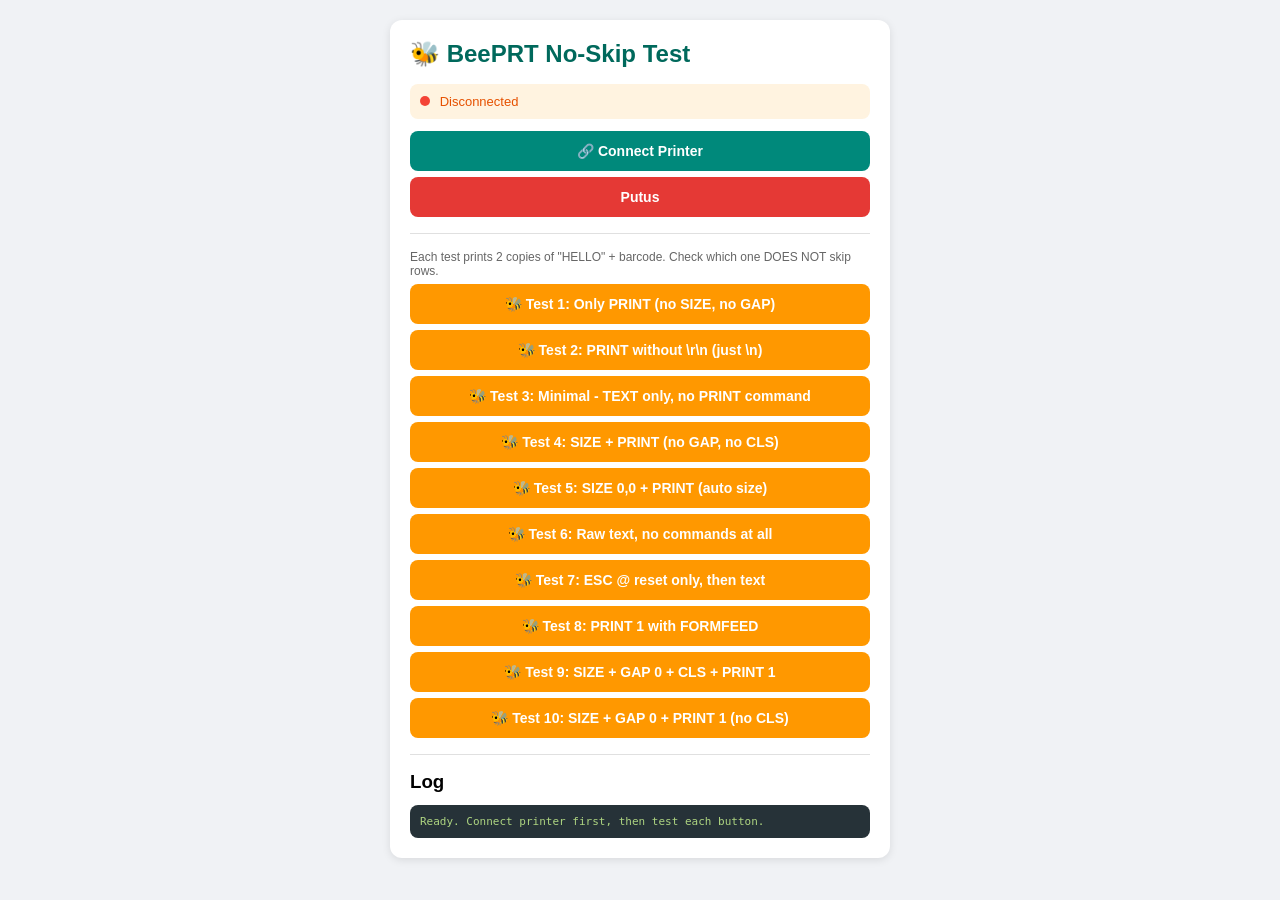
==== commit 2e643335: "Add files via upload" ====
--- a/labelprinter-mp234.html
+++ b/labelprinter-mp234.html
@@ -3,7 +3,7 @@
 <head>
   <meta charset="UTF-8">
   <meta name="viewport" content="width=device-width, initial-scale=1.0">
-  <title>MP234 PPLB Quality Test</title>
+  <title>BeePRT No-Skip Test</title>
   <style>
     * { box-sizing: border-box; margin: 0; padding: 0; font-family: 'Segoe UI', sans-serif; }
     body { background: #f0f2f5; padding: 20px; }
@@ -12,44 +12,46 @@
     .status { padding: 10px; border-radius: 8px; margin-bottom: 12px; font-size: 13px; }
     .connected { background: #e8f5e9; color: #2e7d32; }
     .disconnected { background: #fff3e0; color: #e65100; }
-    .btn { padding: 10px; border: none; border-radius: 8px; cursor: pointer; font-size: 13px; font-weight: 600; margin: 4px; color: white; }
+    .btn { padding: 12px; border: none; border-radius: 8px; cursor: pointer; font-size: 14px; font-weight: 600; margin: 6px 0; color: white; display: block; width: 100%; }
     .btn-primary { background: #00897b; }
     .btn-danger { background: #e53935; }
-    .btn-info { background: #2196f3; }
-    .btn-success { background: #4caf50; }
-    .btn-block { width: 100%; display: block; margin: 8px 0; }
+    .btn-test { background: #ff9800; }
     .led { display: inline-block; width: 10px; height: 10px; border-radius: 50%; margin-right: 6px; }
     .led-green { background: #4caf50; }
     .led-red { background: #f44336; }
-    .log { background: #263238; color: #aed581; padding: 10px; border-radius: 8px; font-family: monospace; font-size: 11px; max-height: 200px; overflow-y: auto; margin-top: 12px; white-space: pre-wrap; }
+    .log { background: #263238; color: #aed581; padding: 10px; border-radius: 8px; font-family: monospace; font-size: 11px; max-height: 400px; overflow-y: auto; margin-top: 12px; white-space: pre-wrap; }
+    hr { margin: 16px 0; border: none; border-top: 1px solid #e0e0e0; }
   </style>
 </head>
 <body>
 <div class="container">
-  <h2>🧪 PPLB Quality Tests</h2>
+  <h2>🐝 BeePRT No-Skip Test</h2>
   
   <div id="statusBox" class="status disconnected">
     <span id="statusLed" class="led led-red"></span>
     <span id="statusText">Disconnected</span>
   </div>
   
-  <button class="btn btn-primary" onclick="connect()">🔗 Connect</button>
+  <button class="btn btn-primary" onclick="connect()">🔗 Connect Printer</button>
   <button class="btn btn-danger" onclick="disconnect()">Putus</button>
   
   <hr>
+  <p style="font-size:12px;color:#666;">Each test prints 2 copies of "HELLO" + barcode. Check which one DOES NOT skip rows.</p>
   
-  <button class="btn btn-info btn-block" onclick="testPPLB(1)">P1: Font 1, Size 1</button>
-  <button class="btn btn-info btn-block" onclick="testPPLB(2)">P2: Font 2, Size 1.5</button>
-  <button class="btn btn-info btn-block" onclick="testPPLB(3)">P3: Font 3, Size 1</button>
-  <button class="btn btn-info btn-block" onclick="testPPLB(4)">P4: Font 4, Size 1</button>
-  <button class="btn btn-info btn-block" onclick="testPPLB(5)">P5: Font 5, Size 1</button>
-  <button class="btn btn-info btn-block" onclick="testPPLB(6)">P6: Bold text simulation</button>
-  <button class="btn btn-info btn-block" onclick="testPPLB(7)">P7: Large text, small barcode</button>
+  <button class="btn btn-test" onclick="testBeePRT(1)">🐝 Test 1: Only PRINT (no SIZE, no GAP)</button>
+  <button class="btn btn-test" onclick="testBeePRT(2)">🐝 Test 2: PRINT without \r\n (just \n)</button>
+  <button class="btn btn-test" onclick="testBeePRT(3)">🐝 Test 3: Minimal - TEXT only, no PRINT command</button>
+  <button class="btn btn-test" onclick="testBeePRT(4)">🐝 Test 4: SIZE + PRINT (no GAP, no CLS)</button>
+  <button class="btn btn-test" onclick="testBeePRT(5)">🐝 Test 5: SIZE 0,0 + PRINT (auto size)</button>
+  <button class="btn btn-test" onclick="testBeePRT(6)">🐝 Test 6: Raw text, no commands at all</button>
+  <button class="btn btn-test" onclick="testBeePRT(7)">🐝 Test 7: ESC @ reset only, then text</button>
+  <button class="btn btn-test" onclick="testBeePRT(8)">🐝 Test 8: PRINT 1 with FORMFEED</button>
+  <button class="btn btn-test" onclick="testBeePRT(9)">🐝 Test 9: SIZE + GAP 0 + CLS + PRINT 1</button>
+  <button class="btn btn-test" onclick="testBeePRT(10)">🐝 Test 10: SIZE + GAP 0 + PRINT 1 (no CLS)</button>
   
   <hr>
-  
-  <div class="log" id="logBox">Ready.</div>
-  <button class="btn btn-sm btn-danger" onclick="document.getElementById('logBox').innerHTML=''">Clear</button>
+  <h3>Log</h3>
+  <div class="log" id="logBox">Ready. Connect printer first, then test each button.</div>
 </div>
 
 <script>
@@ -58,7 +60,8 @@
 
 function log(msg) {
   var box = document.getElementById('logBox');
-  box.innerHTML += '[' + new Date().toLocaleTimeString('id-ID') + '] ' + msg + '\n';
+  var time = new Date().toLocaleTimeString('id-ID');
+  box.innerHTML += '[' + time + '] ' + msg + '\n';
   box.scrollTop = box.scrollHeight;
 }
 
@@ -66,8 +69,15 @@
   try {
     device = await navigator.bluetooth.requestDevice({
       acceptAllDevices: true,
-      optionalServices: ['000018f0-0000-1000-8000-00805f9b34fb','00001101-0000-1000-8000-00805f9b34fb','49535343-fe7d-4ae5-8fa9-9fafd205e455','e7810a71-73ae-499d-8c15-faa9aef0c3f2','0000ff00-0000-1000-8000-00805f9b34fb']
+      optionalServices: [
+        '000018f0-0000-1000-8000-00805f9b34fb',
+        '00001101-0000-1000-8000-00805f9b34fb',
+        '49535343-fe7d-4ae5-8fa9-9fafd205e455',
+        'e7810a71-73ae-499d-8c15-faa9aef0c3f2',
+        '0000ff00-0000-1000-8000-00805f9b34fb'
+      ]
     });
+    log('Device: ' + device.name);
     var server = await device.gatt.connect();
     var services = await server.getPrimaryServices();
     for (var i = 0; i < services.length; i++) {
@@ -80,11 +90,13 @@
         }
       } catch(e) {}
     }
-    document.getElementById('statusBox').className = 'status connected';
-    document.getElementById('statusLed').className = 'led led-green';
-    document.getElementById('statusText').textContent = 'Connected: ' + device.name;
-    log('Ready!');
-  } catch(e) { log('Error: ' + e.message); }
+    if (characteristic) {
+      document.getElementById('statusBox').className = 'status connected';
+      document.getElementById('statusLed').className = 'led led-green';
+      document.getElementById('statusText').textContent = 'Connected: ' + device.name;
+      log('READY!');
+    }
+  } catch(e) { log('ERROR: ' + e.message); }
 }
 
 function disconnect() {
@@ -93,57 +105,77 @@
   document.getElementById('statusBox').className = 'status disconnected';
   document.getElementById('statusLed').className = 'led led-red';
   document.getElementById('statusText').textContent = 'Disconnected';
+  log('Disconnected');
 }
 
 function sleep(ms) { return new Promise(function(r) { setTimeout(r, ms); }); }
 
-async function testPPLB(mode) {
+async function testBeePRT(testNum) {
   if (!device || !characteristic) { alert('Connect first!'); return; }
   
   var encoder = new TextEncoder();
-  var name = 'Indomie Goreng';
-  var price = 'Rp 3.500';
-  var barcode = '899123456789';
+  var cmd = '';
+  var desc = '';
   
-  var fonts = [
-    { nameFont: 1, priceFont: 2, size: 1 },    // P1
-    { nameFont: 2, priceFont: 2, size: 1.5 },  // P2
-    { nameFont: 3, priceFont: 4, size: 1 },    // P3
-    { nameFont: 4, priceFont: 4, size: 1 },    // P4
-    { nameFont: 5, priceFont: 5, size: 1 },    // P5
-    { nameFont: 1, priceFont: 1, size: 2 },    // P6 - Bold sim (double print)
-    { nameFont: 5, priceFont: 5, size: 2 },    // P7 - Large
-  ];
+  // Test 1: Only PRINT, no SIZE/GAP
+  if (testNum === 1) {
+    desc = 'PRINT only, no SIZE/GAP';
+    cmd = 'TEXT 10,10,"3",0,1,1,"HELLO1"\r\nBARCODE 10,40,"128",30,1,0,1,1,"123456"\r\nPRINT 1\r\n';
+  }
+  // Test 2: \n instead of \r\n
+  else if (testNum === 2) {
+    desc = 'PRINT with \\n only';
+    cmd = 'TEXT 10,10,"3",0,1,1,"HELLO2"\nBARCODE 10,40,"128",30,1,0,1,1,"123456"\nPRINT 1\n';
+  }
+  // Test 3: TEXT only, no PRINT
+  else if (testNum === 3) {
+    desc = 'TEXT only, no PRINT';
+    cmd = 'TEXT 10,10,"3",0,1,1,"HELLO3"\r\nBARCODE 10,40,"128",30,1,0,1,1,"123456"\r\n';
+  }
+  // Test 4: SIZE + PRINT, no GAP/CLS
+  else if (testNum === 4) {
+    desc = 'SIZE + PRINT, no GAP/CLS';
+    cmd = 'SIZE 264,120\r\nTEXT 10,10,"3",0,1,1,"HELLO4"\r\nBARCODE 10,40,"128",30,1,0,1,1,"123456"\r\nPRINT 1\r\n';
+  }
+  // Test 5: SIZE 0,0
+  else if (testNum === 5) {
+    desc = 'SIZE 0,0 (auto)';
+    cmd = 'SIZE 0,0\r\nTEXT 10,10,"3",0,1,1,"HELLO5"\r\nBARCODE 10,40,"128",30,1,0,1,1,"123456"\r\nPRINT 1\r\n';
+  }
+  // Test 6: Raw text
+  else if (testNum === 6) {
+    desc = 'Raw text only';
+    cmd = 'HELLO6\n123456\n\n\n\n';
+  }
+  // Test 7: ESC @ only
+  else if (testNum === 7) {
+    desc = 'ESC @ reset + text';
+    cmd = '\x1B\x40HELLO7\n123456\n\n\n\n';
+  }
+  // Test 8: PRINT 1 + FORMFEED
+  else if (testNum === 8) {
+    desc = 'PRINT 1 + FORMFEED';
+    cmd = 'SIZE 264,120\r\nTEXT 10,10,"3",0,1,1,"HELLO8"\r\nBARCODE 10,40,"128",30,1,0,1,1,"123456"\r\nPRINT 1\r\nFORMFEED\r\n';
+  }
+  // Test 9: SIZE + GAP 0 + CLS + PRINT
+  else if (testNum === 9) {
+    desc = 'SIZE+GAP 0+CLS+PRINT';
+    cmd = 'SIZE 264,120\r\nGAP 0,0\r\nCLS\r\nTEXT 10,10,"3",0,1,1,"HELLO9"\r\nBARCODE 10,40,"128",30,1,0,1,1,"123456"\r\nPRINT 1\r\n';
+  }
+  // Test 10: SIZE + GAP 0 + PRINT (no CLS)
+  else if (testNum === 10) {
+    desc = 'SIZE+GAP 0+PRINT (no CLS)';
+    cmd = 'SIZE 264,120\r\nGAP 0,0\r\nTEXT 10,10,"3",0,1,1,"HELLO10"\r\nBARCODE 10,40,"128",30,1,0,1,1,"123456"\r\nPRINT 1\r\n';
+  }
   
-  var f = fonts[mode - 1];
+  log('--- Test ' + testNum + ': ' + desc + ' ---');
+  log('CMD: ' + cmd.replace(/\r\n/g,'\\n').replace(/\n/g,'\\n').substring(0,80));
   
+  // Send 2 copies to test skipping
   for (var copy = 0; copy < 2; copy++) {
-    var cmd = '';
-    cmd += '! 0 200 200 120 1\r\n';
-    cmd += 'LABEL\r\n';
-    cmd += 'CONTRAST 3\r\n';
-    cmd += 'SPEED 2\r\n';
+    var data = encoder.encode(cmd);
+    log('Copy ' + (copy+1) + ': ' + data.byteLength + ' bytes');
     
-    // Left
-    cmd += 'TEXT 10 5 0 ' + f.nameFont + ' ' + f.size + ' ' + name + '\r\n';
-    cmd += 'TEXT 10 45 0 ' + f.priceFont + ' ' + f.size + ' ' + price + '\r\n';
-    cmd += 'BARCODE 10 70 0 128 2 1 ' + barcode + '\r\n';
-    
-    // Right
-    cmd += 'TEXT 285 5 0 ' + f.nameFont + ' ' + f.size + ' ' + name + '\r\n';
-    cmd += 'TEXT 285 45 0 ' + f.priceFont + ' ' + f.size + ' ' + price + '\r\n';
-    cmd += 'BARCODE 285 70 0 128 2 1 ' + barcode + '\r\n';
-    
-    cmd += 'END\r\nFORM\r\nPRINT\r\n';
-    
-    if (mode === 6) {
-      // Print twice for bold effect
-      cmd += 'END\r\nFORM\r\nPRINT\r\n';
-    }
-    
-    log('P' + mode + ' Copy ' + (copy+1) + ': ' + cmd.length + ' chars');
-    
-    var data = encoder.encode(cmd);
     for (var i = 0; i < data.byteLength; i += 20) {
       var chunk = data.slice(i, Math.min(i + 20, data.byteLength));
       try { await characteristic.writeValueWithoutResponse(chunk); }
@@ -151,9 +183,13 @@
       await sleep(80);
     }
     
-    if (copy < 1) await sleep(300);
+    if (copy === 0) {
+      log('Waiting 1.5s... (check if first label skipped)');
+      await sleep(1500);
+    }
   }
-  log('Done P' + mode);
+  
+  log('DONE Test ' + testNum + ' - Check: Did it skip? Did it print?');
 }
 </script>
 </body>
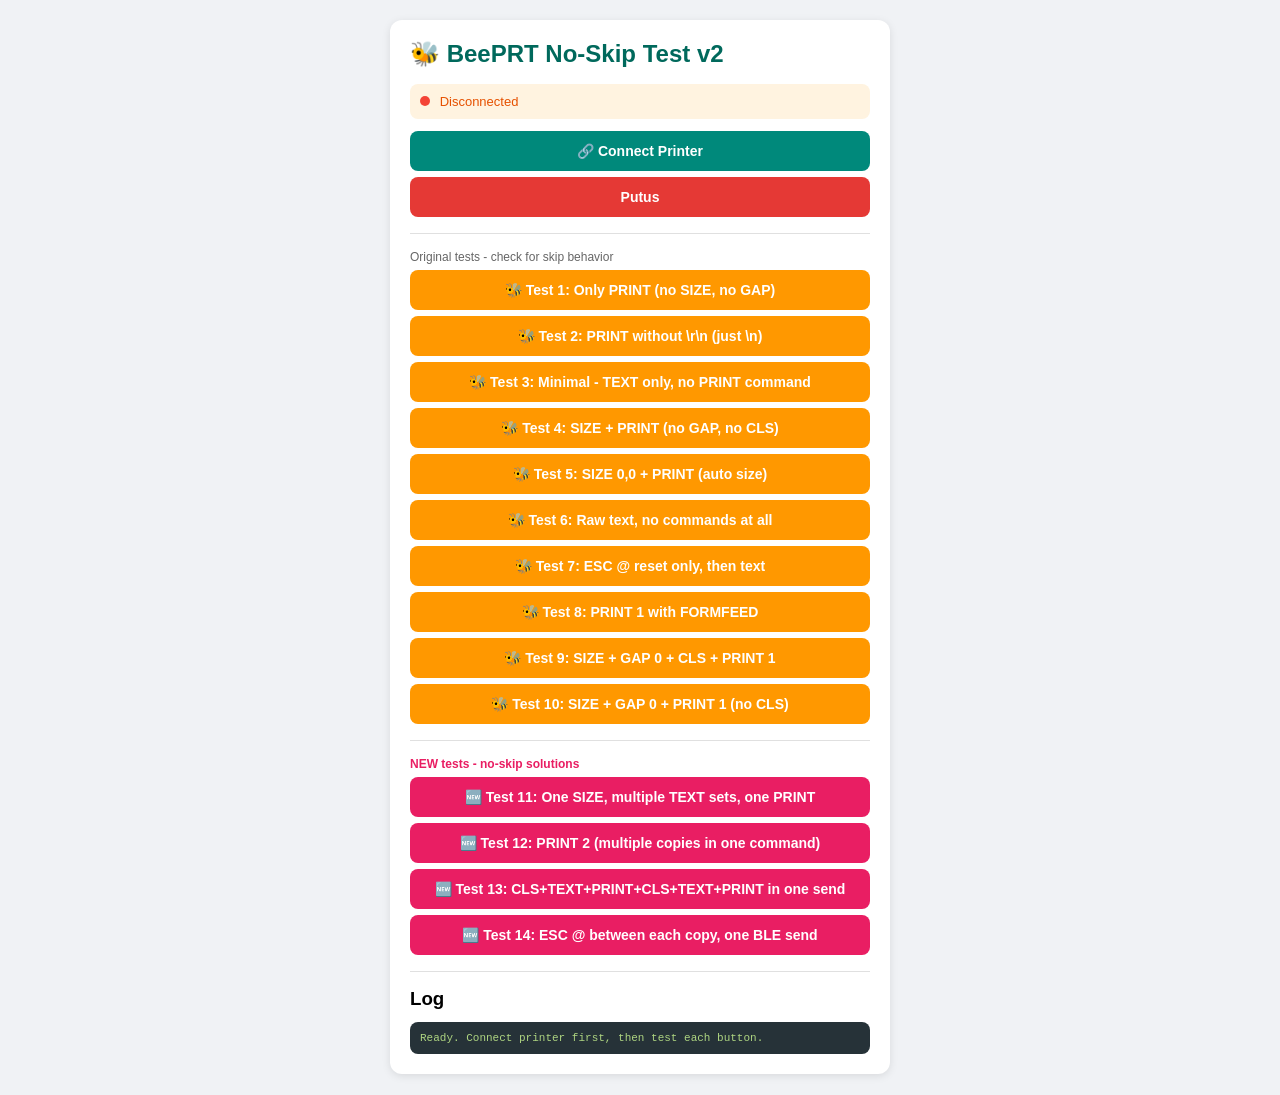
==== commit 4a7bee03: "Add files via upload" ====
--- a/labelprinter-mp234.html
+++ b/labelprinter-mp234.html
@@ -3,7 +3,7 @@
 <head>
   <meta charset="UTF-8">
   <meta name="viewport" content="width=device-width, initial-scale=1.0">
-  <title>BeePRT No-Skip Test</title>
+  <title>BeePRT No-Skip Test v2</title>
   <style>
     * { box-sizing: border-box; margin: 0; padding: 0; font-family: 'Segoe UI', sans-serif; }
     body { background: #f0f2f5; padding: 20px; }
@@ -16,6 +16,7 @@
     .btn-primary { background: #00897b; }
     .btn-danger { background: #e53935; }
     .btn-test { background: #ff9800; }
+    .btn-new { background: #e91e63; }
     .led { display: inline-block; width: 10px; height: 10px; border-radius: 50%; margin-right: 6px; }
     .led-green { background: #4caf50; }
     .led-red { background: #f44336; }
@@ -25,7 +26,7 @@
 </head>
 <body>
 <div class="container">
-  <h2>🐝 BeePRT No-Skip Test</h2>
+  <h2>🐝 BeePRT No-Skip Test v2</h2>
   
   <div id="statusBox" class="status disconnected">
     <span id="statusLed" class="led led-red"></span>
@@ -36,7 +37,7 @@
   <button class="btn btn-danger" onclick="disconnect()">Putus</button>
   
   <hr>
-  <p style="font-size:12px;color:#666;">Each test prints 2 copies of "HELLO" + barcode. Check which one DOES NOT skip rows.</p>
+  <p style="font-size:12px;color:#666;">Original tests - check for skip behavior</p>
   
   <button class="btn btn-test" onclick="testBeePRT(1)">🐝 Test 1: Only PRINT (no SIZE, no GAP)</button>
   <button class="btn btn-test" onclick="testBeePRT(2)">🐝 Test 2: PRINT without \r\n (just \n)</button>
@@ -48,6 +49,14 @@
   <button class="btn btn-test" onclick="testBeePRT(8)">🐝 Test 8: PRINT 1 with FORMFEED</button>
   <button class="btn btn-test" onclick="testBeePRT(9)">🐝 Test 9: SIZE + GAP 0 + CLS + PRINT 1</button>
   <button class="btn btn-test" onclick="testBeePRT(10)">🐝 Test 10: SIZE + GAP 0 + PRINT 1 (no CLS)</button>
+  
+  <hr>
+  <p style="font-size:12px;color:#e91e63;font-weight:bold;">NEW tests - no-skip solutions</p>
+  
+  <button class="btn btn-new" onclick="testBeePRT(11)">🆕 Test 11: One SIZE, multiple TEXT sets, one PRINT</button>
+  <button class="btn btn-new" onclick="testBeePRT(12)">🆕 Test 12: PRINT 2 (multiple copies in one command)</button>
+  <button class="btn btn-new" onclick="testBeePRT(13)">🆕 Test 13: CLS+TEXT+PRINT+CLS+TEXT+PRINT in one send</button>
+  <button class="btn btn-new" onclick="testBeePRT(14)">🆕 Test 14: ESC @ between each copy, one BLE send</button>
   
   <hr>
   <h3>Log</h3>
@@ -110,86 +119,131 @@
 
 function sleep(ms) { return new Promise(function(r) { setTimeout(r, ms); }); }
 
+async function sendCmd(cmd, label) {
+  var encoder = new TextEncoder();
+  var data = encoder.encode(cmd);
+  log(label + ': ' + data.byteLength + ' bytes');
+  for (var i = 0; i < data.byteLength; i += 20) {
+    var chunk = data.slice(i, Math.min(i + 20, data.byteLength));
+    try { await characteristic.writeValueWithoutResponse(chunk); }
+    catch(e) { await characteristic.writeValue(chunk); }
+    await sleep(80);
+  }
+}
+
 async function testBeePRT(testNum) {
   if (!device || !characteristic) { alert('Connect first!'); return; }
   
-  var encoder = new TextEncoder();
+  var desc = '';
   var cmd = '';
-  var desc = '';
-  
-  // Test 1: Only PRINT, no SIZE/GAP
+  
   if (testNum === 1) {
     desc = 'PRINT only, no SIZE/GAP';
-    cmd = 'TEXT 10,10,"3",0,1,1,"HELLO1"\r\nBARCODE 10,40,"128",30,1,0,1,1,"123456"\r\nPRINT 1\r\n';
-  }
-  // Test 2: \n instead of \r\n
+    cmd = 'TEXT 10,10,"3",0,1,1,"T1-A"\r\nBARCODE 10,40,"128",30,1,0,1,1,"111"\r\nPRINT 1\r\n';
+    log('--- Test 1: ' + desc + ' ---');
+    await sendCmd(cmd, 'Copy1'); await sleep(1500);
+    await sendCmd(cmd, 'Copy2');
+  }
   else if (testNum === 2) {
     desc = 'PRINT with \\n only';
-    cmd = 'TEXT 10,10,"3",0,1,1,"HELLO2"\nBARCODE 10,40,"128",30,1,0,1,1,"123456"\nPRINT 1\n';
-  }
-  // Test 3: TEXT only, no PRINT
+    cmd = 'TEXT 10,10,"3",0,1,1,"T2-A"\nBARCODE 10,40,"128",30,1,0,1,1,"222"\nPRINT 1\n';
+    log('--- Test 2: ' + desc + ' ---');
+    await sendCmd(cmd, 'Copy1'); await sleep(1500);
+    await sendCmd(cmd, 'Copy2');
+  }
   else if (testNum === 3) {
     desc = 'TEXT only, no PRINT';
-    cmd = 'TEXT 10,10,"3",0,1,1,"HELLO3"\r\nBARCODE 10,40,"128",30,1,0,1,1,"123456"\r\n';
-  }
-  // Test 4: SIZE + PRINT, no GAP/CLS
+    cmd = 'TEXT 10,10,"3",0,1,1,"T3-A"\r\nBARCODE 10,40,"128",30,1,0,1,1,"333"\r\n';
+    log('--- Test 3: ' + desc + ' ---');
+    await sendCmd(cmd, 'Copy1'); await sleep(1500);
+    await sendCmd(cmd, 'Copy2');
+  }
   else if (testNum === 4) {
     desc = 'SIZE + PRINT, no GAP/CLS';
-    cmd = 'SIZE 264,120\r\nTEXT 10,10,"3",0,1,1,"HELLO4"\r\nBARCODE 10,40,"128",30,1,0,1,1,"123456"\r\nPRINT 1\r\n';
-  }
-  // Test 5: SIZE 0,0
+    cmd = 'SIZE 264,120\r\nTEXT 10,10,"3",0,1,1,"T4-A"\r\nBARCODE 10,40,"128",30,1,0,1,1,"444"\r\nPRINT 1\r\n';
+    log('--- Test 4: ' + desc + ' ---');
+    await sendCmd(cmd, 'Copy1'); await sleep(1500);
+    await sendCmd(cmd, 'Copy2');
+  }
   else if (testNum === 5) {
     desc = 'SIZE 0,0 (auto)';
-    cmd = 'SIZE 0,0\r\nTEXT 10,10,"3",0,1,1,"HELLO5"\r\nBARCODE 10,40,"128",30,1,0,1,1,"123456"\r\nPRINT 1\r\n';
-  }
-  // Test 6: Raw text
+    cmd = 'SIZE 0,0\r\nTEXT 10,10,"3",0,1,1,"T5-A"\r\nBARCODE 10,40,"128",30,1,0,1,1,"555"\r\nPRINT 1\r\n';
+    log('--- Test 5: ' + desc + ' ---');
+    await sendCmd(cmd, 'Copy1'); await sleep(1500);
+    await sendCmd(cmd, 'Copy2');
+  }
   else if (testNum === 6) {
     desc = 'Raw text only';
-    cmd = 'HELLO6\n123456\n\n\n\n';
-  }
-  // Test 7: ESC @ only
+    cmd = 'T6-A\n555\n\n\n\n';
+    log('--- Test 6: ' + desc + ' ---');
+    await sendCmd(cmd, 'Copy1'); await sleep(1500);
+    await sendCmd(cmd, 'Copy2');
+  }
   else if (testNum === 7) {
     desc = 'ESC @ reset + text';
-    cmd = '\x1B\x40HELLO7\n123456\n\n\n\n';
-  }
-  // Test 8: PRINT 1 + FORMFEED
+    cmd = '\x1B\x40T7-A\n666\n\n\n\n';
+    log('--- Test 7: ' + desc + ' ---');
+    await sendCmd(cmd, 'Copy1'); await sleep(1500);
+    await sendCmd(cmd, 'Copy2');
+  }
   else if (testNum === 8) {
     desc = 'PRINT 1 + FORMFEED';
-    cmd = 'SIZE 264,120\r\nTEXT 10,10,"3",0,1,1,"HELLO8"\r\nBARCODE 10,40,"128",30,1,0,1,1,"123456"\r\nPRINT 1\r\nFORMFEED\r\n';
-  }
-  // Test 9: SIZE + GAP 0 + CLS + PRINT
+    cmd = 'SIZE 264,120\r\nTEXT 10,10,"3",0,1,1,"T8-A"\r\nBARCODE 10,40,"128",30,1,0,1,1,"888"\r\nPRINT 1\r\nFORMFEED\r\n';
+    log('--- Test 8: ' + desc + ' ---');
+    await sendCmd(cmd, 'Copy1'); await sleep(1500);
+    await sendCmd(cmd, 'Copy2');
+  }
   else if (testNum === 9) {
     desc = 'SIZE+GAP 0+CLS+PRINT';
-    cmd = 'SIZE 264,120\r\nGAP 0,0\r\nCLS\r\nTEXT 10,10,"3",0,1,1,"HELLO9"\r\nBARCODE 10,40,"128",30,1,0,1,1,"123456"\r\nPRINT 1\r\n';
-  }
-  // Test 10: SIZE + GAP 0 + PRINT (no CLS)
+    cmd = 'SIZE 264,120\r\nGAP 0,0\r\nCLS\r\nTEXT 10,10,"3",0,1,1,"T9-A"\r\nBARCODE 10,40,"128",30,1,0,1,1,"999"\r\nPRINT 1\r\n';
+    log('--- Test 9: ' + desc + ' ---');
+    await sendCmd(cmd, 'Copy1'); await sleep(1500);
+    await sendCmd(cmd, 'Copy2');
+  }
   else if (testNum === 10) {
     desc = 'SIZE+GAP 0+PRINT (no CLS)';
-    cmd = 'SIZE 264,120\r\nGAP 0,0\r\nTEXT 10,10,"3",0,1,1,"HELLO10"\r\nBARCODE 10,40,"128",30,1,0,1,1,"123456"\r\nPRINT 1\r\n';
-  }
-  
-  log('--- Test ' + testNum + ': ' + desc + ' ---');
-  log('CMD: ' + cmd.replace(/\r\n/g,'\\n').replace(/\n/g,'\\n').substring(0,80));
-  
-  // Send 2 copies to test skipping
-  for (var copy = 0; copy < 2; copy++) {
-    var data = encoder.encode(cmd);
-    log('Copy ' + (copy+1) + ': ' + data.byteLength + ' bytes');
-    
-    for (var i = 0; i < data.byteLength; i += 20) {
-      var chunk = data.slice(i, Math.min(i + 20, data.byteLength));
-      try { await characteristic.writeValueWithoutResponse(chunk); }
-      catch(e) { await characteristic.writeValue(chunk); }
-      await sleep(80);
-    }
-    
-    if (copy === 0) {
-      log('Waiting 1.5s... (check if first label skipped)');
-      await sleep(1500);
-    }
-  }
-  
-  log('DONE Test ' + testNum + ' - Check: Did it skip? Did it print?');
+    cmd = 'SIZE 264,120\r\nGAP 0,0\r\nTEXT 10,10,"3",0,1,1,"T10-A"\r\nBARCODE 10,40,"128",30,1,0,1,1,"000"\r\nPRINT 1\r\n';
+    log('--- Test 10: ' + desc + ' ---');
+    await sendCmd(cmd, 'Copy1'); await sleep(1500);
+    await sendCmd(cmd, 'Copy2');
+  }
+  // ===== NEW TESTS =====
+  else if (testNum === 11) {
+    desc = 'One SIZE, 4 labels in one PRINT';
+    cmd = 'SIZE 264,120\r\nGAP 0,0\r\nCLS\r\n';
+    cmd += 'TEXT 10,10,"3",0,1,1,"T11-A"\r\nBARCODE 10,40,"128",30,1,0,1,1,"111"\r\n';
+    cmd += 'TEXT 280,10,"3",0,1,1,"T11-B"\r\nBARCODE 280,40,"128",30,1,0,1,1,"222"\r\n';
+    cmd += 'PRINT 1\r\n';
+    log('--- Test 11: ' + desc + ' ---');
+    await sendCmd(cmd, 'Single send (2 labels inside)');
+  }
+  else if (testNum === 12) {
+    desc = 'PRINT 2 command';
+    cmd = 'SIZE 264,120\r\nGAP 0,0\r\nCLS\r\n';
+    cmd += 'TEXT 10,10,"3",0,1,1,"T12"\r\nBARCODE 10,40,"128",30,1,0,1,1,"1212"\r\n';
+    cmd += 'PRINT 2\r\n';
+    log('--- Test 12: ' + desc + ' ---');
+    await sendCmd(cmd, 'Single send (PRINT 2)');
+  }
+  else if (testNum === 13) {
+    desc = 'CLS+TEXT+PRINT repeated in one send';
+    cmd = 'SIZE 264,120\r\nGAP 0,0\r\n';
+    cmd += 'CLS\r\nTEXT 10,10,"3",0,1,1,"T13-A"\r\nBARCODE 10,40,"128",30,1,0,1,1,"131"\r\nPRINT 1\r\n';
+    cmd += 'CLS\r\nTEXT 10,10,"3",0,1,1,"T13-B"\r\nBARCODE 10,40,"128",30,1,0,1,1,"132"\r\nPRINT 1\r\n';
+    log('--- Test 13: ' + desc + ' ---');
+    await sendCmd(cmd, 'Single send (2 prints inside)');
+  }
+  else if (testNum === 14) {
+    desc = 'ESC @ between copies, one BLE send';
+    cmd = '\x1B\x40SIZE 264,120\r\nGAP 0,0\r\nCLS\r\n';
+    cmd += 'TEXT 10,10,"3",0,1,1,"T14-A"\r\nBARCODE 10,40,"128",30,1,0,1,1,"141"\r\nPRINT 1\r\n';
+    cmd += '\x1B\x40SIZE 264,120\r\nGAP 0,0\r\nCLS\r\n';
+    cmd += 'TEXT 10,10,"3",0,1,1,"T14-B"\r\nBARCODE 10,40,"128",30,1,0,1,1,"142"\r\nPRINT 1\r\n';
+    log('--- Test 14: ' + desc + ' ---');
+    await sendCmd(cmd, 'Single send with ESC @ between');
+  }
+  
+  log('DONE Test ' + testNum);
 }
 </script>
 </body>
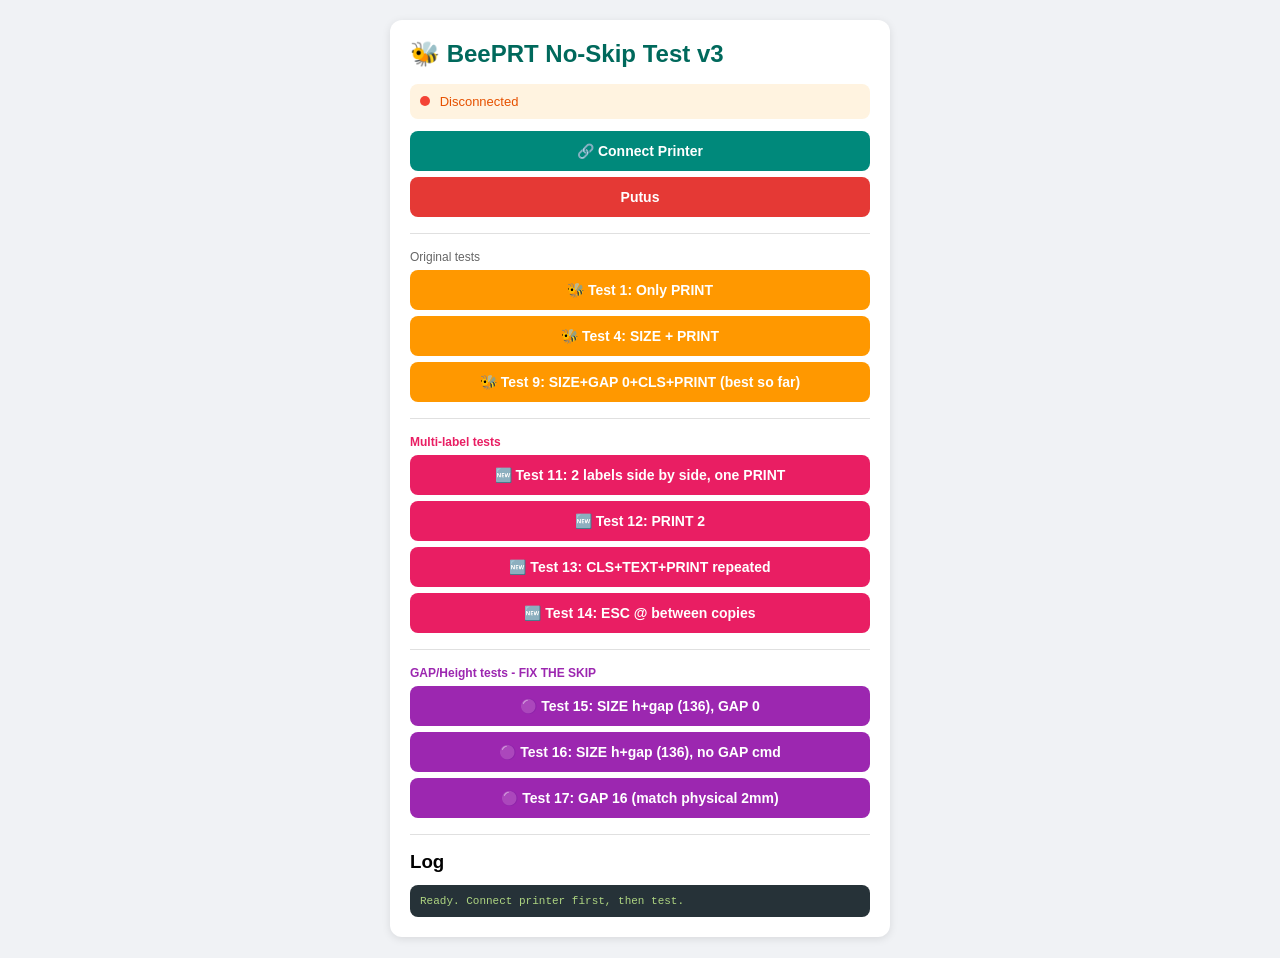
==== commit dfde76a6: "Add files via upload" ====
--- a/labelprinter-mp234.html
+++ b/labelprinter-mp234.html
@@ -3,7 +3,7 @@
 <head>
   <meta charset="UTF-8">
   <meta name="viewport" content="width=device-width, initial-scale=1.0">
-  <title>BeePRT No-Skip Test v2</title>
+  <title>BeePRT No-Skip Test v3</title>
   <style>
     * { box-sizing: border-box; margin: 0; padding: 0; font-family: 'Segoe UI', sans-serif; }
     body { background: #f0f2f5; padding: 20px; }
@@ -17,6 +17,7 @@
     .btn-danger { background: #e53935; }
     .btn-test { background: #ff9800; }
     .btn-new { background: #e91e63; }
+    .btn-gap { background: #9c27b0; }
     .led { display: inline-block; width: 10px; height: 10px; border-radius: 50%; margin-right: 6px; }
     .led-green { background: #4caf50; }
     .led-red { background: #f44336; }
@@ -26,7 +27,7 @@
 </head>
 <body>
 <div class="container">
-  <h2>🐝 BeePRT No-Skip Test v2</h2>
+  <h2>🐝 BeePRT No-Skip Test v3</h2>
   
   <div id="statusBox" class="status disconnected">
     <span id="statusLed" class="led led-red"></span>
@@ -37,30 +38,30 @@
   <button class="btn btn-danger" onclick="disconnect()">Putus</button>
   
   <hr>
-  <p style="font-size:12px;color:#666;">Original tests - check for skip behavior</p>
-  
-  <button class="btn btn-test" onclick="testBeePRT(1)">🐝 Test 1: Only PRINT (no SIZE, no GAP)</button>
-  <button class="btn btn-test" onclick="testBeePRT(2)">🐝 Test 2: PRINT without \r\n (just \n)</button>
-  <button class="btn btn-test" onclick="testBeePRT(3)">🐝 Test 3: Minimal - TEXT only, no PRINT command</button>
-  <button class="btn btn-test" onclick="testBeePRT(4)">🐝 Test 4: SIZE + PRINT (no GAP, no CLS)</button>
-  <button class="btn btn-test" onclick="testBeePRT(5)">🐝 Test 5: SIZE 0,0 + PRINT (auto size)</button>
-  <button class="btn btn-test" onclick="testBeePRT(6)">🐝 Test 6: Raw text, no commands at all</button>
-  <button class="btn btn-test" onclick="testBeePRT(7)">🐝 Test 7: ESC @ reset only, then text</button>
-  <button class="btn btn-test" onclick="testBeePRT(8)">🐝 Test 8: PRINT 1 with FORMFEED</button>
-  <button class="btn btn-test" onclick="testBeePRT(9)">🐝 Test 9: SIZE + GAP 0 + CLS + PRINT 1</button>
-  <button class="btn btn-test" onclick="testBeePRT(10)">🐝 Test 10: SIZE + GAP 0 + PRINT 1 (no CLS)</button>
-  
-  <hr>
-  <p style="font-size:12px;color:#e91e63;font-weight:bold;">NEW tests - no-skip solutions</p>
-  
-  <button class="btn btn-new" onclick="testBeePRT(11)">🆕 Test 11: One SIZE, multiple TEXT sets, one PRINT</button>
-  <button class="btn btn-new" onclick="testBeePRT(12)">🆕 Test 12: PRINT 2 (multiple copies in one command)</button>
-  <button class="btn btn-new" onclick="testBeePRT(13)">🆕 Test 13: CLS+TEXT+PRINT+CLS+TEXT+PRINT in one send</button>
-  <button class="btn btn-new" onclick="testBeePRT(14)">🆕 Test 14: ESC @ between each copy, one BLE send</button>
+  <p style="font-size:12px;color:#666;">Original tests</p>
+  
+  <button class="btn btn-test" onclick="testBeePRT(1)">🐝 Test 1: Only PRINT</button>
+  <button class="btn btn-test" onclick="testBeePRT(4)">🐝 Test 4: SIZE + PRINT</button>
+  <button class="btn btn-test" onclick="testBeePRT(9)">🐝 Test 9: SIZE+GAP 0+CLS+PRINT (best so far)</button>
+  
+  <hr>
+  <p style="font-size:12px;color:#e91e63;font-weight:bold;">Multi-label tests</p>
+  
+  <button class="btn btn-new" onclick="testBeePRT(11)">🆕 Test 11: 2 labels side by side, one PRINT</button>
+  <button class="btn btn-new" onclick="testBeePRT(12)">🆕 Test 12: PRINT 2</button>
+  <button class="btn btn-new" onclick="testBeePRT(13)">🆕 Test 13: CLS+TEXT+PRINT repeated</button>
+  <button class="btn btn-new" onclick="testBeePRT(14)">🆕 Test 14: ESC @ between copies</button>
+  
+  <hr>
+  <p style="font-size:12px;color:#9c27b0;font-weight:bold;">GAP/Height tests - FIX THE SKIP</p>
+  
+  <button class="btn btn-gap" onclick="testBeePRT(15)">🟣 Test 15: SIZE h+gap (136), GAP 0</button>
+  <button class="btn btn-gap" onclick="testBeePRT(16)">🟣 Test 16: SIZE h+gap (136), no GAP cmd</button>
+  <button class="btn btn-gap" onclick="testBeePRT(17)">🟣 Test 17: GAP 16 (match physical 2mm)</button>
   
   <hr>
   <h3>Log</h3>
-  <div class="log" id="logBox">Ready. Connect printer first, then test each button.</div>
+  <div class="log" id="logBox">Ready. Connect printer first, then test.</div>
 </div>
 
 <script>
@@ -122,7 +123,7 @@
 async function sendCmd(cmd, label) {
   var encoder = new TextEncoder();
   var data = encoder.encode(cmd);
-  log(label + ': ' + data.byteLength + ' bytes');
+  log(label + ': ' + data.byteLength + ' bytes | ' + cmd.replace(/\r\n/g,'\\n').substring(0,80));
   for (var i = 0; i < data.byteLength; i += 20) {
     var chunk = data.slice(i, Math.min(i + 20, data.byteLength));
     try { await characteristic.writeValueWithoutResponse(chunk); }
@@ -138,112 +139,66 @@
   var cmd = '';
   
   if (testNum === 1) {
-    desc = 'PRINT only, no SIZE/GAP';
-    cmd = 'TEXT 10,10,"3",0,1,1,"T1-A"\r\nBARCODE 10,40,"128",30,1,0,1,1,"111"\r\nPRINT 1\r\n';
-    log('--- Test 1: ' + desc + ' ---');
-    await sendCmd(cmd, 'Copy1'); await sleep(1500);
-    await sendCmd(cmd, 'Copy2');
-  }
-  else if (testNum === 2) {
-    desc = 'PRINT with \\n only';
-    cmd = 'TEXT 10,10,"3",0,1,1,"T2-A"\nBARCODE 10,40,"128",30,1,0,1,1,"222"\nPRINT 1\n';
-    log('--- Test 2: ' + desc + ' ---');
-    await sendCmd(cmd, 'Copy1'); await sleep(1500);
-    await sendCmd(cmd, 'Copy2');
-  }
-  else if (testNum === 3) {
-    desc = 'TEXT only, no PRINT';
-    cmd = 'TEXT 10,10,"3",0,1,1,"T3-A"\r\nBARCODE 10,40,"128",30,1,0,1,1,"333"\r\n';
-    log('--- Test 3: ' + desc + ' ---');
-    await sendCmd(cmd, 'Copy1'); await sleep(1500);
-    await sendCmd(cmd, 'Copy2');
+    desc = 'PRINT only';
+    cmd = 'TEXT 10,10,"3",0,1,1,"T1"\r\nBARCODE 10,40,"128",30,1,0,1,1,"111"\r\nPRINT 1\r\n';
   }
   else if (testNum === 4) {
-    desc = 'SIZE + PRINT, no GAP/CLS';
-    cmd = 'SIZE 264,120\r\nTEXT 10,10,"3",0,1,1,"T4-A"\r\nBARCODE 10,40,"128",30,1,0,1,1,"444"\r\nPRINT 1\r\n';
-    log('--- Test 4: ' + desc + ' ---');
-    await sendCmd(cmd, 'Copy1'); await sleep(1500);
-    await sendCmd(cmd, 'Copy2');
-  }
-  else if (testNum === 5) {
-    desc = 'SIZE 0,0 (auto)';
-    cmd = 'SIZE 0,0\r\nTEXT 10,10,"3",0,1,1,"T5-A"\r\nBARCODE 10,40,"128",30,1,0,1,1,"555"\r\nPRINT 1\r\n';
-    log('--- Test 5: ' + desc + ' ---');
-    await sendCmd(cmd, 'Copy1'); await sleep(1500);
-    await sendCmd(cmd, 'Copy2');
-  }
-  else if (testNum === 6) {
-    desc = 'Raw text only';
-    cmd = 'T6-A\n555\n\n\n\n';
-    log('--- Test 6: ' + desc + ' ---');
-    await sendCmd(cmd, 'Copy1'); await sleep(1500);
-    await sendCmd(cmd, 'Copy2');
-  }
-  else if (testNum === 7) {
-    desc = 'ESC @ reset + text';
-    cmd = '\x1B\x40T7-A\n666\n\n\n\n';
-    log('--- Test 7: ' + desc + ' ---');
-    await sendCmd(cmd, 'Copy1'); await sleep(1500);
-    await sendCmd(cmd, 'Copy2');
-  }
-  else if (testNum === 8) {
-    desc = 'PRINT 1 + FORMFEED';
-    cmd = 'SIZE 264,120\r\nTEXT 10,10,"3",0,1,1,"T8-A"\r\nBARCODE 10,40,"128",30,1,0,1,1,"888"\r\nPRINT 1\r\nFORMFEED\r\n';
-    log('--- Test 8: ' + desc + ' ---');
-    await sendCmd(cmd, 'Copy1'); await sleep(1500);
-    await sendCmd(cmd, 'Copy2');
+    desc = 'SIZE+PRINT';
+    cmd = 'SIZE 264,120\r\nTEXT 10,10,"3",0,1,1,"T4"\r\nBARCODE 10,40,"128",30,1,0,1,1,"444"\r\nPRINT 1\r\n';
   }
   else if (testNum === 9) {
     desc = 'SIZE+GAP 0+CLS+PRINT';
-    cmd = 'SIZE 264,120\r\nGAP 0,0\r\nCLS\r\nTEXT 10,10,"3",0,1,1,"T9-A"\r\nBARCODE 10,40,"128",30,1,0,1,1,"999"\r\nPRINT 1\r\n';
-    log('--- Test 9: ' + desc + ' ---');
-    await sendCmd(cmd, 'Copy1'); await sleep(1500);
-    await sendCmd(cmd, 'Copy2');
-  }
-  else if (testNum === 10) {
-    desc = 'SIZE+GAP 0+PRINT (no CLS)';
-    cmd = 'SIZE 264,120\r\nGAP 0,0\r\nTEXT 10,10,"3",0,1,1,"T10-A"\r\nBARCODE 10,40,"128",30,1,0,1,1,"000"\r\nPRINT 1\r\n';
-    log('--- Test 10: ' + desc + ' ---');
-    await sendCmd(cmd, 'Copy1'); await sleep(1500);
-    await sendCmd(cmd, 'Copy2');
-  }
-  // ===== NEW TESTS =====
+    cmd = 'SIZE 264,120\r\nGAP 0,0\r\nCLS\r\nTEXT 10,10,"3",0,1,1,"T9"\r\nBARCODE 10,40,"128",30,1,0,1,1,"999"\r\nPRINT 1\r\n';
+  }
   else if (testNum === 11) {
-    desc = 'One SIZE, 4 labels in one PRINT';
-    cmd = 'SIZE 264,120\r\nGAP 0,0\r\nCLS\r\n';
-    cmd += 'TEXT 10,10,"3",0,1,1,"T11-A"\r\nBARCODE 10,40,"128",30,1,0,1,1,"111"\r\n';
-    cmd += 'TEXT 280,10,"3",0,1,1,"T11-B"\r\nBARCODE 280,40,"128",30,1,0,1,1,"222"\r\n';
-    cmd += 'PRINT 1\r\n';
-    log('--- Test 11: ' + desc + ' ---');
-    await sendCmd(cmd, 'Single send (2 labels inside)');
+    desc = '2 labels side by side';
+    cmd = 'SIZE 544,120\r\nGAP 0,0\r\nCLS\r\n';
+    cmd += 'TEXT 10,10,"3",0,1,1,"L11-A"\r\nBARCODE 10,40,"128",30,1,0,1,1,"111"\r\n';
+    cmd += 'TEXT 290,10,"3",0,1,1,"L11-B"\r\nBARCODE 290,40,"128",30,1,0,1,1,"222"\r\n';
+    cmd += 'PRINT 1\r\n';
   }
   else if (testNum === 12) {
-    desc = 'PRINT 2 command';
-    cmd = 'SIZE 264,120\r\nGAP 0,0\r\nCLS\r\n';
-    cmd += 'TEXT 10,10,"3",0,1,1,"T12"\r\nBARCODE 10,40,"128",30,1,0,1,1,"1212"\r\n';
-    cmd += 'PRINT 2\r\n';
-    log('--- Test 12: ' + desc + ' ---');
-    await sendCmd(cmd, 'Single send (PRINT 2)');
+    desc = 'PRINT 2';
+    cmd = 'SIZE 264,120\r\nGAP 0,0\r\nCLS\r\nTEXT 10,10,"3",0,1,1,"T12"\r\nBARCODE 10,40,"128",30,1,0,1,1,"1212"\r\nPRINT 2\r\n';
   }
   else if (testNum === 13) {
-    desc = 'CLS+TEXT+PRINT repeated in one send';
-    cmd = 'SIZE 264,120\r\nGAP 0,0\r\n';
-    cmd += 'CLS\r\nTEXT 10,10,"3",0,1,1,"T13-A"\r\nBARCODE 10,40,"128",30,1,0,1,1,"131"\r\nPRINT 1\r\n';
+    desc = 'CLS+TEXT+PRINT x2';
+    cmd = 'SIZE 264,120\r\nGAP 0,0\r\nCLS\r\nTEXT 10,10,"3",0,1,1,"T13-A"\r\nBARCODE 10,40,"128",30,1,0,1,1,"131"\r\nPRINT 1\r\n';
     cmd += 'CLS\r\nTEXT 10,10,"3",0,1,1,"T13-B"\r\nBARCODE 10,40,"128",30,1,0,1,1,"132"\r\nPRINT 1\r\n';
-    log('--- Test 13: ' + desc + ' ---');
-    await sendCmd(cmd, 'Single send (2 prints inside)');
   }
   else if (testNum === 14) {
-    desc = 'ESC @ between copies, one BLE send';
-    cmd = '\x1B\x40SIZE 264,120\r\nGAP 0,0\r\nCLS\r\n';
-    cmd += 'TEXT 10,10,"3",0,1,1,"T14-A"\r\nBARCODE 10,40,"128",30,1,0,1,1,"141"\r\nPRINT 1\r\n';
-    cmd += '\x1B\x40SIZE 264,120\r\nGAP 0,0\r\nCLS\r\n';
-    cmd += 'TEXT 10,10,"3",0,1,1,"T14-B"\r\nBARCODE 10,40,"128",30,1,0,1,1,"142"\r\nPRINT 1\r\n';
-    log('--- Test 14: ' + desc + ' ---');
-    await sendCmd(cmd, 'Single send with ESC @ between');
-  }
-  
-  log('DONE Test ' + testNum);
+    desc = 'ESC @ between copies';
+    cmd = '\x1B\x40SIZE 264,120\r\nGAP 0,0\r\nCLS\r\nTEXT 10,10,"3",0,1,1,"T14-A"\r\nBARCODE 10,40,"128",30,1,0,1,1,"141"\r\nPRINT 1\r\n';
+    cmd += '\x1B\x40SIZE 264,120\r\nGAP 0,0\r\nCLS\r\nTEXT 10,10,"3",0,1,1,"T14-B"\r\nBARCODE 10,40,"128",30,1,0,1,1,"142"\r\nPRINT 1\r\n';
+  }
+  else if (testNum === 15) {
+    desc = 'SIZE h+gap (136), GAP 0';
+    cmd = 'SIZE 264,136\r\nGAP 0,0\r\nCLS\r\n';
+    cmd += 'TEXT 10,10,"3",0,1,1,"T15-A"\r\nBARCODE 10,40,"128",30,1,0,1,1,"1515"\r\n';
+    cmd += 'PRINT 1\r\n';
+  }
+  else if (testNum === 16) {
+    desc = 'SIZE h+gap (136), no GAP';
+    cmd = 'SIZE 264,136\r\nCLS\r\n';
+    cmd += 'TEXT 10,10,"3",0,1,1,"T16-A"\r\nBARCODE 10,40,"128",30,1,0,1,1,"1616"\r\n';
+    cmd += 'PRINT 1\r\n';
+  }
+  else if (testNum === 17) {
+    desc = 'GAP 16 (match 2mm)';
+    cmd = 'SIZE 264,120\r\nGAP 16,0\r\nCLS\r\n';
+    cmd += 'TEXT 10,10,"3",0,1,1,"T17-A"\r\nBARCODE 10,40,"128",30,1,0,1,1,"1717"\r\n';
+    cmd += 'PRINT 1\r\n';
+  }
+  
+  log('--- Test ' + testNum + ': ' + desc + ' ---');
+  
+  // Send 2 copies to test skipping
+  await sendCmd(cmd, 'Copy 1');
+  log('Waiting 2s...');
+  await sleep(2000);
+  await sendCmd(cmd, 'Copy 2');
+  
+  log('DONE Test ' + testNum + ' - Check: prints? skips? quality?');
 }
 </script>
 </body>
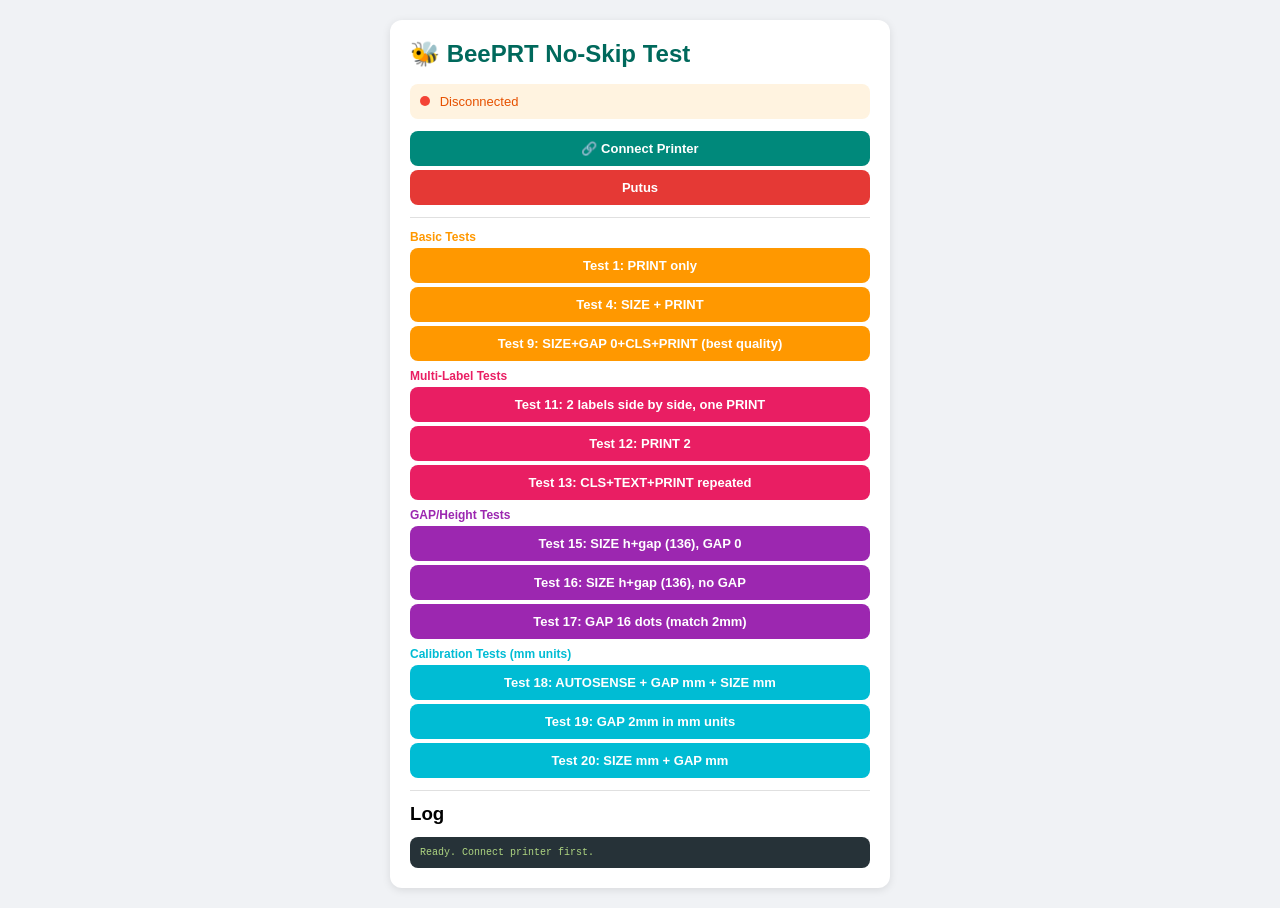
==== commit 7fe61f63: "Add files via upload" ====
--- a/labelprinter-mp234.html
+++ b/labelprinter-mp234.html
@@ -3,7 +3,7 @@
 <head>
   <meta charset="UTF-8">
   <meta name="viewport" content="width=device-width, initial-scale=1.0">
-  <title>BeePRT No-Skip Test v3</title>
+  <title>BeePRT No-Skip Test FINAL</title>
   <style>
     * { box-sizing: border-box; margin: 0; padding: 0; font-family: 'Segoe UI', sans-serif; }
     body { background: #f0f2f5; padding: 20px; }
@@ -12,22 +12,28 @@
     .status { padding: 10px; border-radius: 8px; margin-bottom: 12px; font-size: 13px; }
     .connected { background: #e8f5e9; color: #2e7d32; }
     .disconnected { background: #fff3e0; color: #e65100; }
-    .btn { padding: 12px; border: none; border-radius: 8px; cursor: pointer; font-size: 14px; font-weight: 600; margin: 6px 0; color: white; display: block; width: 100%; }
+    .btn { padding: 10px; border: none; border-radius: 8px; cursor: pointer; font-size: 13px; font-weight: 600; margin: 4px 0; color: white; display: block; width: 100%; }
     .btn-primary { background: #00897b; }
     .btn-danger { background: #e53935; }
     .btn-test { background: #ff9800; }
     .btn-new { background: #e91e63; }
     .btn-gap { background: #9c27b0; }
+    .btn-cal { background: #00bcd4; }
     .led { display: inline-block; width: 10px; height: 10px; border-radius: 50%; margin-right: 6px; }
     .led-green { background: #4caf50; }
     .led-red { background: #f44336; }
-    .log { background: #263238; color: #aed581; padding: 10px; border-radius: 8px; font-family: monospace; font-size: 11px; max-height: 400px; overflow-y: auto; margin-top: 12px; white-space: pre-wrap; }
-    hr { margin: 16px 0; border: none; border-top: 1px solid #e0e0e0; }
+    .log { background: #263238; color: #aed581; padding: 10px; border-radius: 8px; font-family: monospace; font-size: 10px; max-height: 300px; overflow-y: auto; margin-top: 12px; white-space: pre-wrap; }
+    hr { margin: 12px 0; border: none; border-top: 1px solid #e0e0e0; }
+    .section-title { font-size: 12px; font-weight: bold; margin-top: 8px; }
+    .section-title.orange { color: #ff9800; }
+    .section-title.pink { color: #e91e63; }
+    .section-title.purple { color: #9c27b0; }
+    .section-title.cyan { color: #00bcd4; }
   </style>
 </head>
 <body>
 <div class="container">
-  <h2>🐝 BeePRT No-Skip Test v3</h2>
+  <h2>🐝 BeePRT No-Skip Test</h2>
   
   <div id="statusBox" class="status disconnected">
     <span id="statusLed" class="led led-red"></span>
@@ -38,30 +44,30 @@
   <button class="btn btn-danger" onclick="disconnect()">Putus</button>
   
   <hr>
-  <p style="font-size:12px;color:#666;">Original tests</p>
-  
-  <button class="btn btn-test" onclick="testBeePRT(1)">🐝 Test 1: Only PRINT</button>
-  <button class="btn btn-test" onclick="testBeePRT(4)">🐝 Test 4: SIZE + PRINT</button>
-  <button class="btn btn-test" onclick="testBeePRT(9)">🐝 Test 9: SIZE+GAP 0+CLS+PRINT (best so far)</button>
-  
-  <hr>
-  <p style="font-size:12px;color:#e91e63;font-weight:bold;">Multi-label tests</p>
-  
-  <button class="btn btn-new" onclick="testBeePRT(11)">🆕 Test 11: 2 labels side by side, one PRINT</button>
-  <button class="btn btn-new" onclick="testBeePRT(12)">🆕 Test 12: PRINT 2</button>
-  <button class="btn btn-new" onclick="testBeePRT(13)">🆕 Test 13: CLS+TEXT+PRINT repeated</button>
-  <button class="btn btn-new" onclick="testBeePRT(14)">🆕 Test 14: ESC @ between copies</button>
-  
-  <hr>
-  <p style="font-size:12px;color:#9c27b0;font-weight:bold;">GAP/Height tests - FIX THE SKIP</p>
-  
-  <button class="btn btn-gap" onclick="testBeePRT(15)">🟣 Test 15: SIZE h+gap (136), GAP 0</button>
-  <button class="btn btn-gap" onclick="testBeePRT(16)">🟣 Test 16: SIZE h+gap (136), no GAP cmd</button>
-  <button class="btn btn-gap" onclick="testBeePRT(17)">🟣 Test 17: GAP 16 (match physical 2mm)</button>
+  
+  <p class="section-title orange">Basic Tests</p>
+  <button class="btn btn-test" onclick="testBeePRT(1)">Test 1: PRINT only</button>
+  <button class="btn btn-test" onclick="testBeePRT(4)">Test 4: SIZE + PRINT</button>
+  <button class="btn btn-test" onclick="testBeePRT(9)">Test 9: SIZE+GAP 0+CLS+PRINT (best quality)</button>
+  
+  <p class="section-title pink">Multi-Label Tests</p>
+  <button class="btn btn-new" onclick="testBeePRT(11)">Test 11: 2 labels side by side, one PRINT</button>
+  <button class="btn btn-new" onclick="testBeePRT(12)">Test 12: PRINT 2</button>
+  <button class="btn btn-new" onclick="testBeePRT(13)">Test 13: CLS+TEXT+PRINT repeated</button>
+  
+  <p class="section-title purple">GAP/Height Tests</p>
+  <button class="btn btn-gap" onclick="testBeePRT(15)">Test 15: SIZE h+gap (136), GAP 0</button>
+  <button class="btn btn-gap" onclick="testBeePRT(16)">Test 16: SIZE h+gap (136), no GAP</button>
+  <button class="btn btn-gap" onclick="testBeePRT(17)">Test 17: GAP 16 dots (match 2mm)</button>
+  
+  <p class="section-title cyan">Calibration Tests (mm units)</p>
+  <button class="btn btn-cal" onclick="testBeePRT(18)">Test 18: AUTOSENSE + GAP mm + SIZE mm</button>
+  <button class="btn btn-cal" onclick="testBeePRT(19)">Test 19: GAP 2mm in mm units</button>
+  <button class="btn btn-cal" onclick="testBeePRT(20)">Test 20: SIZE mm + GAP mm</button>
   
   <hr>
   <h3>Log</h3>
-  <div class="log" id="logBox">Ready. Connect printer first, then test.</div>
+  <div class="log" id="logBox">Ready. Connect printer first.</div>
 </div>
 
 <script>
@@ -123,7 +129,7 @@
 async function sendCmd(cmd, label) {
   var encoder = new TextEncoder();
   var data = encoder.encode(cmd);
-  log(label + ': ' + data.byteLength + ' bytes | ' + cmd.replace(/\r\n/g,'\\n').substring(0,80));
+  log(label + ': ' + data.byteLength + ' bytes');
   for (var i = 0; i < data.byteLength; i += 20) {
     var chunk = data.slice(i, Math.min(i + 20, data.byteLength));
     try { await characteristic.writeValueWithoutResponse(chunk); }
@@ -166,39 +172,45 @@
     cmd = 'SIZE 264,120\r\nGAP 0,0\r\nCLS\r\nTEXT 10,10,"3",0,1,1,"T13-A"\r\nBARCODE 10,40,"128",30,1,0,1,1,"131"\r\nPRINT 1\r\n';
     cmd += 'CLS\r\nTEXT 10,10,"3",0,1,1,"T13-B"\r\nBARCODE 10,40,"128",30,1,0,1,1,"132"\r\nPRINT 1\r\n';
   }
-  else if (testNum === 14) {
-    desc = 'ESC @ between copies';
-    cmd = '\x1B\x40SIZE 264,120\r\nGAP 0,0\r\nCLS\r\nTEXT 10,10,"3",0,1,1,"T14-A"\r\nBARCODE 10,40,"128",30,1,0,1,1,"141"\r\nPRINT 1\r\n';
-    cmd += '\x1B\x40SIZE 264,120\r\nGAP 0,0\r\nCLS\r\nTEXT 10,10,"3",0,1,1,"T14-B"\r\nBARCODE 10,40,"128",30,1,0,1,1,"142"\r\nPRINT 1\r\n';
-  }
   else if (testNum === 15) {
     desc = 'SIZE h+gap (136), GAP 0';
-    cmd = 'SIZE 264,136\r\nGAP 0,0\r\nCLS\r\n';
-    cmd += 'TEXT 10,10,"3",0,1,1,"T15-A"\r\nBARCODE 10,40,"128",30,1,0,1,1,"1515"\r\n';
-    cmd += 'PRINT 1\r\n';
+    cmd = 'SIZE 264,136\r\nGAP 0,0\r\nCLS\r\nTEXT 10,10,"3",0,1,1,"T15"\r\nBARCODE 10,40,"128",30,1,0,1,1,"1515"\r\nPRINT 1\r\n';
   }
   else if (testNum === 16) {
     desc = 'SIZE h+gap (136), no GAP';
-    cmd = 'SIZE 264,136\r\nCLS\r\n';
-    cmd += 'TEXT 10,10,"3",0,1,1,"T16-A"\r\nBARCODE 10,40,"128",30,1,0,1,1,"1616"\r\n';
+    cmd = 'SIZE 264,136\r\nCLS\r\nTEXT 10,10,"3",0,1,1,"T16"\r\nBARCODE 10,40,"128",30,1,0,1,1,"1616"\r\nPRINT 1\r\n';
+  }
+  else if (testNum === 17) {
+    desc = 'GAP 16 dots';
+    cmd = 'SIZE 264,120\r\nGAP 16,0\r\nCLS\r\nTEXT 10,10,"3",0,1,1,"T17"\r\nBARCODE 10,40,"128",30,1,0,1,1,"1717"\r\nPRINT 1\r\n';
+  }
+  else if (testNum === 18) {
+    desc = 'AUTOSENSE + GAP mm + SIZE mm';
+    cmd = '\x1B\x40\r\nAUTOSENSE\r\n';
+    cmd += 'GAP 2 mm,0\r\n';
+    cmd += 'SIZE 33 mm,15 mm\r\n';
+    cmd += 'CLS\r\n';
+    cmd += 'TEXT 10,10,"3",0,1,1,"T18"\r\nBARCODE 10,40,"128",30,1,0,1,1,"1818"\r\n';
     cmd += 'PRINT 1\r\n';
   }
-  else if (testNum === 17) {
-    desc = 'GAP 16 (match 2mm)';
-    cmd = 'SIZE 264,120\r\nGAP 16,0\r\nCLS\r\n';
-    cmd += 'TEXT 10,10,"3",0,1,1,"T17-A"\r\nBARCODE 10,40,"128",30,1,0,1,1,"1717"\r\n';
-    cmd += 'PRINT 1\r\n';
+  else if (testNum === 19) {
+    desc = 'GAP 2mm in mm';
+    cmd = 'SIZE 264,120\r\nGAP 2 mm,0\r\nCLS\r\nTEXT 10,10,"3",0,1,1,"T19"\r\nBARCODE 10,40,"128",30,1,0,1,1,"1919"\r\nPRINT 1\r\n';
+  }
+  else if (testNum === 20) {
+    desc = 'SIZE mm + GAP mm';
+    cmd = 'SIZE 33 mm,15 mm\r\nGAP 2 mm,0\r\nCLS\r\nTEXT 10,10,"3",0,1,1,"T20"\r\nBARCODE 10,40,"128",30,1,0,1,1,"2020"\r\nPRINT 1\r\n';
   }
   
   log('--- Test ' + testNum + ': ' + desc + ' ---');
   
-  // Send 2 copies to test skipping
+  // Send 2 copies with delay to test skipping
   await sendCmd(cmd, 'Copy 1');
   log('Waiting 2s...');
   await sleep(2000);
   await sendCmd(cmd, 'Copy 2');
   
-  log('DONE Test ' + testNum + ' - Check: prints? skips? quality?');
+  log('DONE Test ' + testNum + ' | Prints? Skips?');
 }
 </script>
 </body>
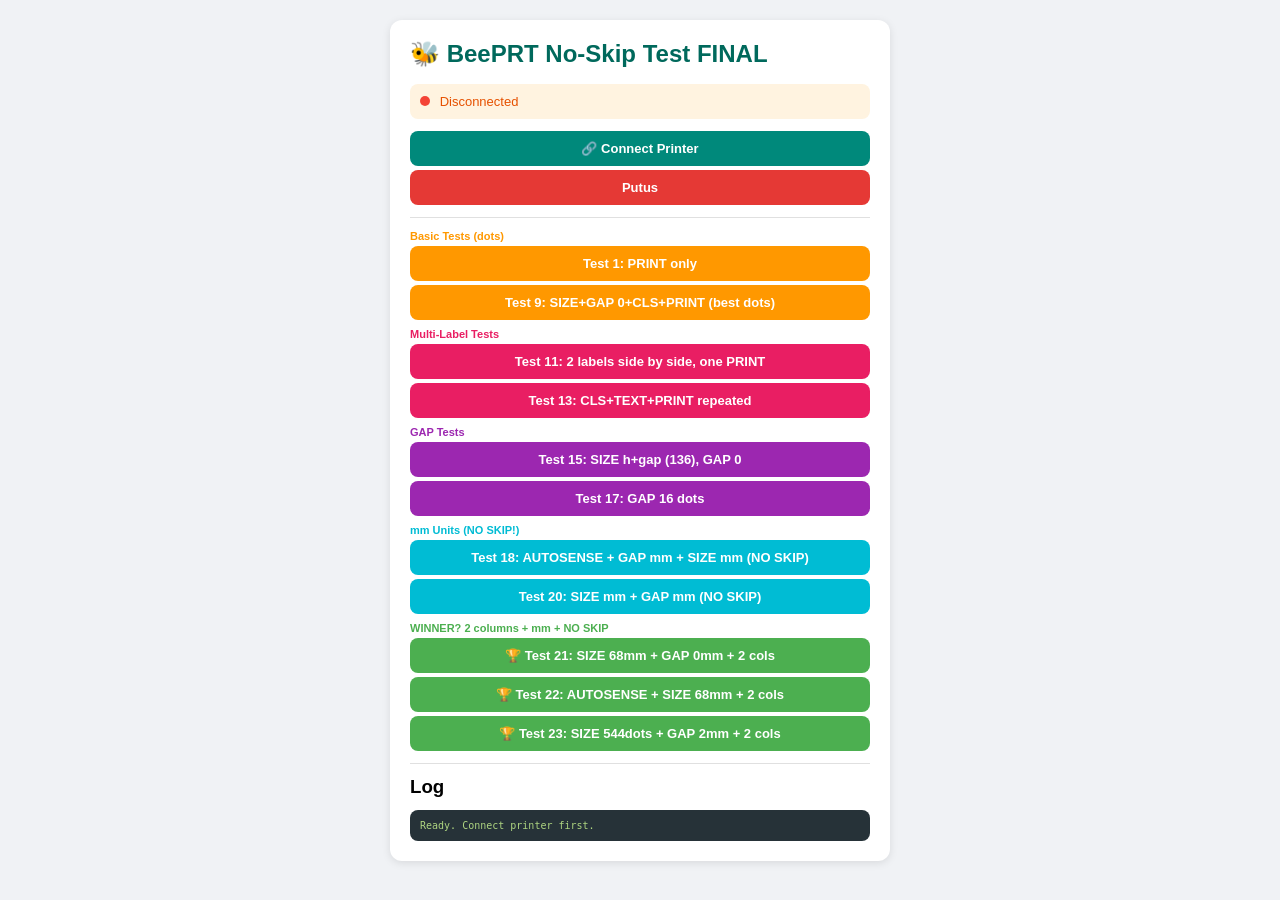
==== commit 9c57fb7a: "Add files via upload" ====
--- a/labelprinter-mp234.html
+++ b/labelprinter-mp234.html
@@ -3,7 +3,7 @@
 <head>
   <meta charset="UTF-8">
   <meta name="viewport" content="width=device-width, initial-scale=1.0">
-  <title>BeePRT No-Skip Test FINAL</title>
+  <title>BeePRT No-Skip Test FINAL v2</title>
   <style>
     * { box-sizing: border-box; margin: 0; padding: 0; font-family: 'Segoe UI', sans-serif; }
     body { background: #f0f2f5; padding: 20px; }
@@ -19,21 +19,23 @@
     .btn-new { background: #e91e63; }
     .btn-gap { background: #9c27b0; }
     .btn-cal { background: #00bcd4; }
+    .btn-win { background: #4caf50; }
     .led { display: inline-block; width: 10px; height: 10px; border-radius: 50%; margin-right: 6px; }
     .led-green { background: #4caf50; }
     .led-red { background: #f44336; }
     .log { background: #263238; color: #aed581; padding: 10px; border-radius: 8px; font-family: monospace; font-size: 10px; max-height: 300px; overflow-y: auto; margin-top: 12px; white-space: pre-wrap; }
     hr { margin: 12px 0; border: none; border-top: 1px solid #e0e0e0; }
-    .section-title { font-size: 12px; font-weight: bold; margin-top: 8px; }
-    .section-title.orange { color: #ff9800; }
-    .section-title.pink { color: #e91e63; }
-    .section-title.purple { color: #9c27b0; }
-    .section-title.cyan { color: #00bcd4; }
+    .section-title { font-size: 11px; font-weight: bold; margin-top: 8px; }
+    .orange { color: #ff9800; }
+    .pink { color: #e91e63; }
+    .purple { color: #9c27b0; }
+    .cyan { color: #00bcd4; }
+    .green { color: #4caf50; }
   </style>
 </head>
 <body>
 <div class="container">
-  <h2>🐝 BeePRT No-Skip Test</h2>
+  <h2>🐝 BeePRT No-Skip Test FINAL</h2>
   
   <div id="statusBox" class="status disconnected">
     <span id="statusLed" class="led led-red"></span>
@@ -45,25 +47,26 @@
   
   <hr>
   
-  <p class="section-title orange">Basic Tests</p>
+  <p class="section-title orange">Basic Tests (dots)</p>
   <button class="btn btn-test" onclick="testBeePRT(1)">Test 1: PRINT only</button>
-  <button class="btn btn-test" onclick="testBeePRT(4)">Test 4: SIZE + PRINT</button>
-  <button class="btn btn-test" onclick="testBeePRT(9)">Test 9: SIZE+GAP 0+CLS+PRINT (best quality)</button>
+  <button class="btn btn-test" onclick="testBeePRT(9)">Test 9: SIZE+GAP 0+CLS+PRINT (best dots)</button>
   
   <p class="section-title pink">Multi-Label Tests</p>
   <button class="btn btn-new" onclick="testBeePRT(11)">Test 11: 2 labels side by side, one PRINT</button>
-  <button class="btn btn-new" onclick="testBeePRT(12)">Test 12: PRINT 2</button>
   <button class="btn btn-new" onclick="testBeePRT(13)">Test 13: CLS+TEXT+PRINT repeated</button>
   
-  <p class="section-title purple">GAP/Height Tests</p>
+  <p class="section-title purple">GAP Tests</p>
   <button class="btn btn-gap" onclick="testBeePRT(15)">Test 15: SIZE h+gap (136), GAP 0</button>
-  <button class="btn btn-gap" onclick="testBeePRT(16)">Test 16: SIZE h+gap (136), no GAP</button>
-  <button class="btn btn-gap" onclick="testBeePRT(17)">Test 17: GAP 16 dots (match 2mm)</button>
-  
-  <p class="section-title cyan">Calibration Tests (mm units)</p>
-  <button class="btn btn-cal" onclick="testBeePRT(18)">Test 18: AUTOSENSE + GAP mm + SIZE mm</button>
-  <button class="btn btn-cal" onclick="testBeePRT(19)">Test 19: GAP 2mm in mm units</button>
-  <button class="btn btn-cal" onclick="testBeePRT(20)">Test 20: SIZE mm + GAP mm</button>
+  <button class="btn btn-gap" onclick="testBeePRT(17)">Test 17: GAP 16 dots</button>
+  
+  <p class="section-title cyan">mm Units (NO SKIP!)</p>
+  <button class="btn btn-cal" onclick="testBeePRT(18)">Test 18: AUTOSENSE + GAP mm + SIZE mm (NO SKIP)</button>
+  <button class="btn btn-cal" onclick="testBeePRT(20)">Test 20: SIZE mm + GAP mm (NO SKIP)</button>
+  
+  <p class="section-title green">WINNER? 2 columns + mm + NO SKIP</p>
+  <button class="btn btn-win" onclick="testBeePRT(21)">🏆 Test 21: SIZE 68mm + GAP 0mm + 2 cols</button>
+  <button class="btn btn-win" onclick="testBeePRT(22)">🏆 Test 22: AUTOSENSE + SIZE 68mm + 2 cols</button>
+  <button class="btn btn-win" onclick="testBeePRT(23)">🏆 Test 23: SIZE 544dots + GAP 2mm + 2 cols</button>
   
   <hr>
   <h3>Log</h3>
@@ -148,24 +151,16 @@
     desc = 'PRINT only';
     cmd = 'TEXT 10,10,"3",0,1,1,"T1"\r\nBARCODE 10,40,"128",30,1,0,1,1,"111"\r\nPRINT 1\r\n';
   }
-  else if (testNum === 4) {
-    desc = 'SIZE+PRINT';
-    cmd = 'SIZE 264,120\r\nTEXT 10,10,"3",0,1,1,"T4"\r\nBARCODE 10,40,"128",30,1,0,1,1,"444"\r\nPRINT 1\r\n';
-  }
   else if (testNum === 9) {
     desc = 'SIZE+GAP 0+CLS+PRINT';
     cmd = 'SIZE 264,120\r\nGAP 0,0\r\nCLS\r\nTEXT 10,10,"3",0,1,1,"T9"\r\nBARCODE 10,40,"128",30,1,0,1,1,"999"\r\nPRINT 1\r\n';
   }
   else if (testNum === 11) {
-    desc = '2 labels side by side';
+    desc = '2 labels side by side (544 dots)';
     cmd = 'SIZE 544,120\r\nGAP 0,0\r\nCLS\r\n';
     cmd += 'TEXT 10,10,"3",0,1,1,"L11-A"\r\nBARCODE 10,40,"128",30,1,0,1,1,"111"\r\n';
     cmd += 'TEXT 290,10,"3",0,1,1,"L11-B"\r\nBARCODE 290,40,"128",30,1,0,1,1,"222"\r\n';
     cmd += 'PRINT 1\r\n';
-  }
-  else if (testNum === 12) {
-    desc = 'PRINT 2';
-    cmd = 'SIZE 264,120\r\nGAP 0,0\r\nCLS\r\nTEXT 10,10,"3",0,1,1,"T12"\r\nBARCODE 10,40,"128",30,1,0,1,1,"1212"\r\nPRINT 2\r\n';
   }
   else if (testNum === 13) {
     desc = 'CLS+TEXT+PRINT x2';
@@ -175,10 +170,6 @@
   else if (testNum === 15) {
     desc = 'SIZE h+gap (136), GAP 0';
     cmd = 'SIZE 264,136\r\nGAP 0,0\r\nCLS\r\nTEXT 10,10,"3",0,1,1,"T15"\r\nBARCODE 10,40,"128",30,1,0,1,1,"1515"\r\nPRINT 1\r\n';
-  }
-  else if (testNum === 16) {
-    desc = 'SIZE h+gap (136), no GAP';
-    cmd = 'SIZE 264,136\r\nCLS\r\nTEXT 10,10,"3",0,1,1,"T16"\r\nBARCODE 10,40,"128",30,1,0,1,1,"1616"\r\nPRINT 1\r\n';
   }
   else if (testNum === 17) {
     desc = 'GAP 16 dots';
@@ -193,24 +184,43 @@
     cmd += 'TEXT 10,10,"3",0,1,1,"T18"\r\nBARCODE 10,40,"128",30,1,0,1,1,"1818"\r\n';
     cmd += 'PRINT 1\r\n';
   }
-  else if (testNum === 19) {
-    desc = 'GAP 2mm in mm';
-    cmd = 'SIZE 264,120\r\nGAP 2 mm,0\r\nCLS\r\nTEXT 10,10,"3",0,1,1,"T19"\r\nBARCODE 10,40,"128",30,1,0,1,1,"1919"\r\nPRINT 1\r\n';
-  }
   else if (testNum === 20) {
-    desc = 'SIZE mm + GAP mm';
-    cmd = 'SIZE 33 mm,15 mm\r\nGAP 2 mm,0\r\nCLS\r\nTEXT 10,10,"3",0,1,1,"T20"\r\nBARCODE 10,40,"128",30,1,0,1,1,"2020"\r\nPRINT 1\r\n';
+    desc = 'SIZE mm + GAP mm (NO SKIP)';
+    cmd = 'SIZE 33 mm,15 mm\r\nGAP 2 mm,0\r\nCLS\r\n';
+    cmd += 'TEXT 10,10,"3",0,1,1,"T20"\r\nBARCODE 10,40,"128",30,1,0,1,1,"2020"\r\n';
+    cmd += 'PRINT 1\r\n';
+  }
+  else if (testNum === 21) {
+    desc = 'SIZE 68mm + GAP 0mm + 2 cols';
+    cmd = 'SIZE 68 mm,15 mm\r\nGAP 0 mm,0\r\nCLS\r\n';
+    cmd += 'TEXT 5,10,"3",0,1,1,"T21-A"\r\nBARCODE 5,40,"128",30,1,0,1,1,"211"\r\n';
+    cmd += 'TEXT 290,10,"3",0,1,1,"T21-B"\r\nBARCODE 290,40,"128",30,1,0,1,1,"212"\r\n';
+    cmd += 'PRINT 1\r\n';
+  }
+  else if (testNum === 22) {
+    desc = 'AUTOSENSE + SIZE 68mm + 2 cols';
+    cmd = '\x1B\x40\r\nAUTOSENSE\r\n';
+    cmd += 'SIZE 68 mm,15 mm\r\nGAP 0 mm,0\r\nCLS\r\n';
+    cmd += 'TEXT 5,10,"3",0,1,1,"T22-A"\r\nBARCODE 5,40,"128",30,1,0,1,1,"221"\r\n';
+    cmd += 'TEXT 290,10,"3",0,1,1,"T22-B"\r\nBARCODE 290,40,"128",30,1,0,1,1,"222"\r\n';
+    cmd += 'PRINT 1\r\n';
+  }
+  else if (testNum === 23) {
+    desc = 'SIZE 544dots + GAP 2mm + 2 cols';
+    cmd = 'SIZE 544,120\r\nGAP 2 mm,0\r\nCLS\r\n';
+    cmd += 'TEXT 5,10,"3",0,1,1,"T23-A"\r\nBARCODE 5,40,"128",30,1,0,1,1,"231"\r\n';
+    cmd += 'TEXT 290,10,"3",0,1,1,"T23-B"\r\nBARCODE 290,40,"128",30,1,0,1,1,"232"\r\n';
+    cmd += 'PRINT 1\r\n';
   }
   
   log('--- Test ' + testNum + ': ' + desc + ' ---');
   
-  // Send 2 copies with delay to test skipping
   await sendCmd(cmd, 'Copy 1');
   log('Waiting 2s...');
   await sleep(2000);
   await sendCmd(cmd, 'Copy 2');
   
-  log('DONE Test ' + testNum + ' | Prints? Skips?');
+  log('DONE Test ' + testNum + ' | Prints? Skips? Columns?');
 }
 </script>
 </body>
